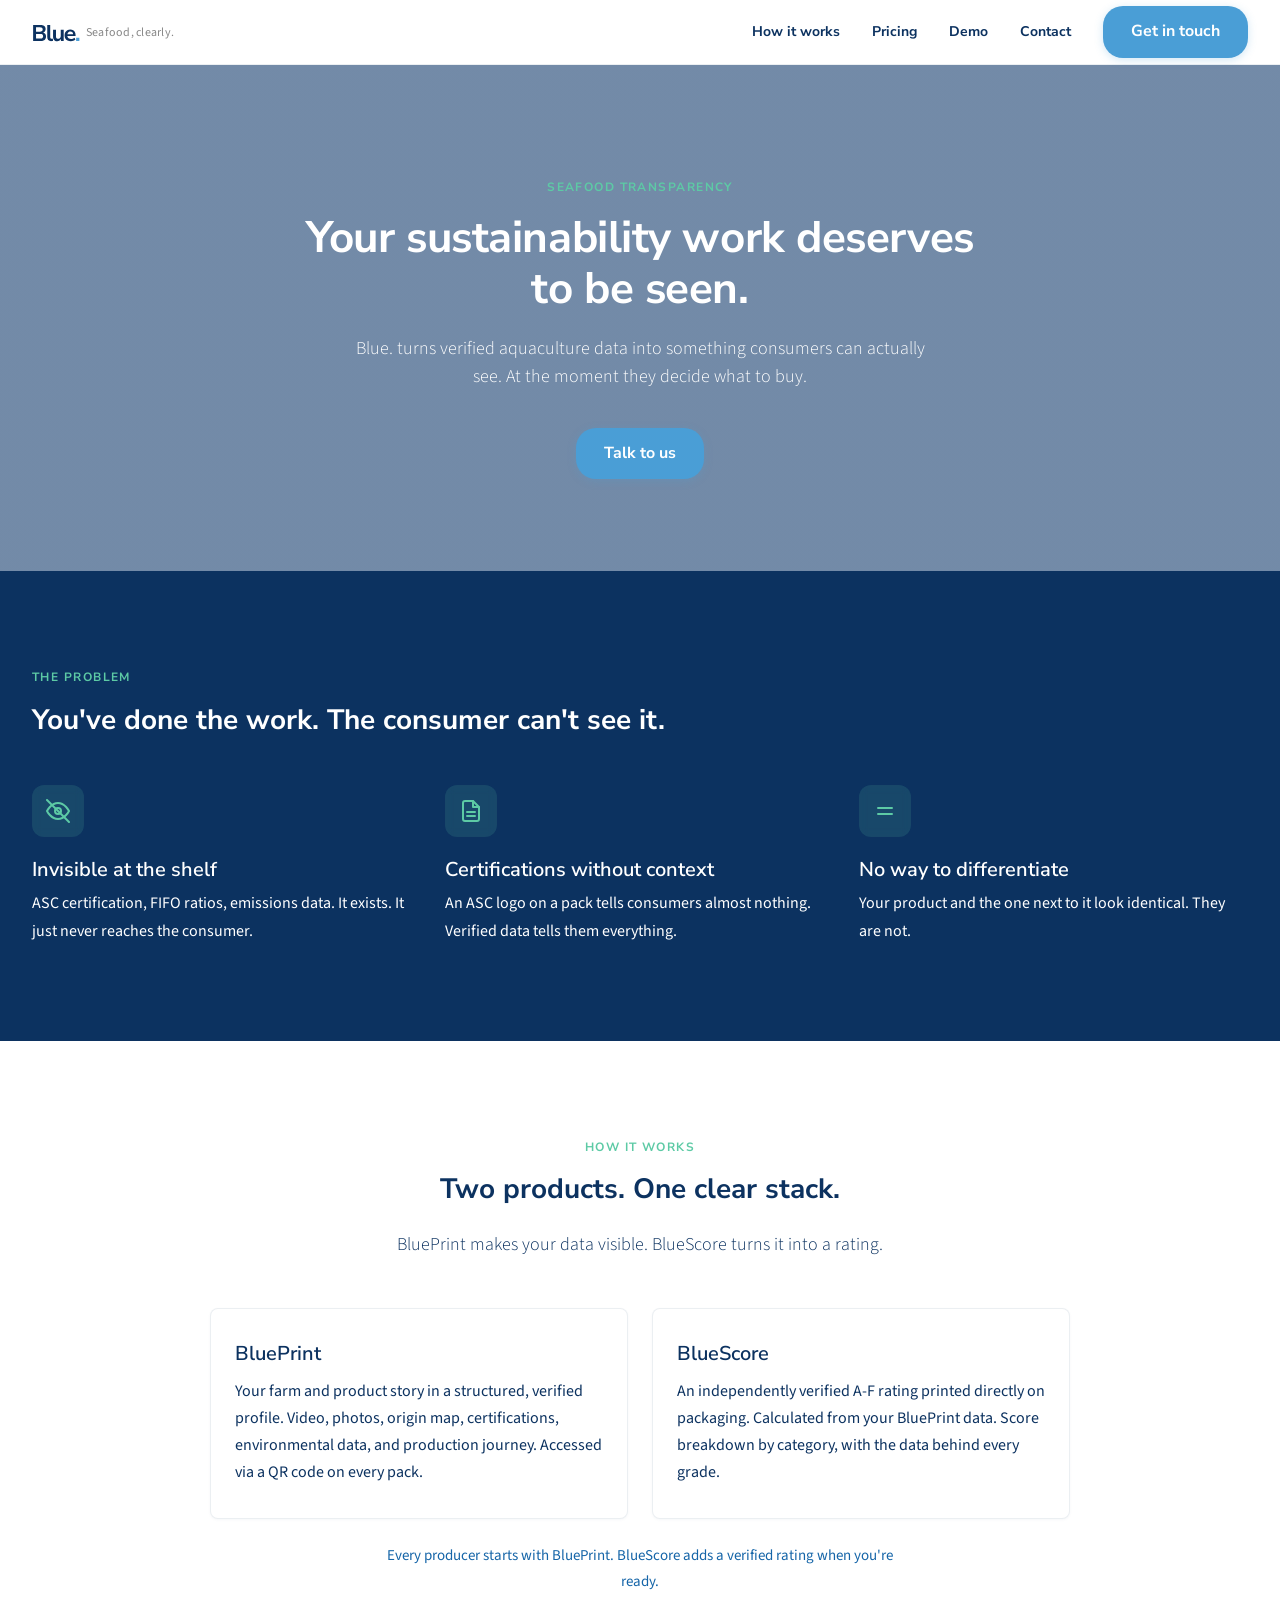
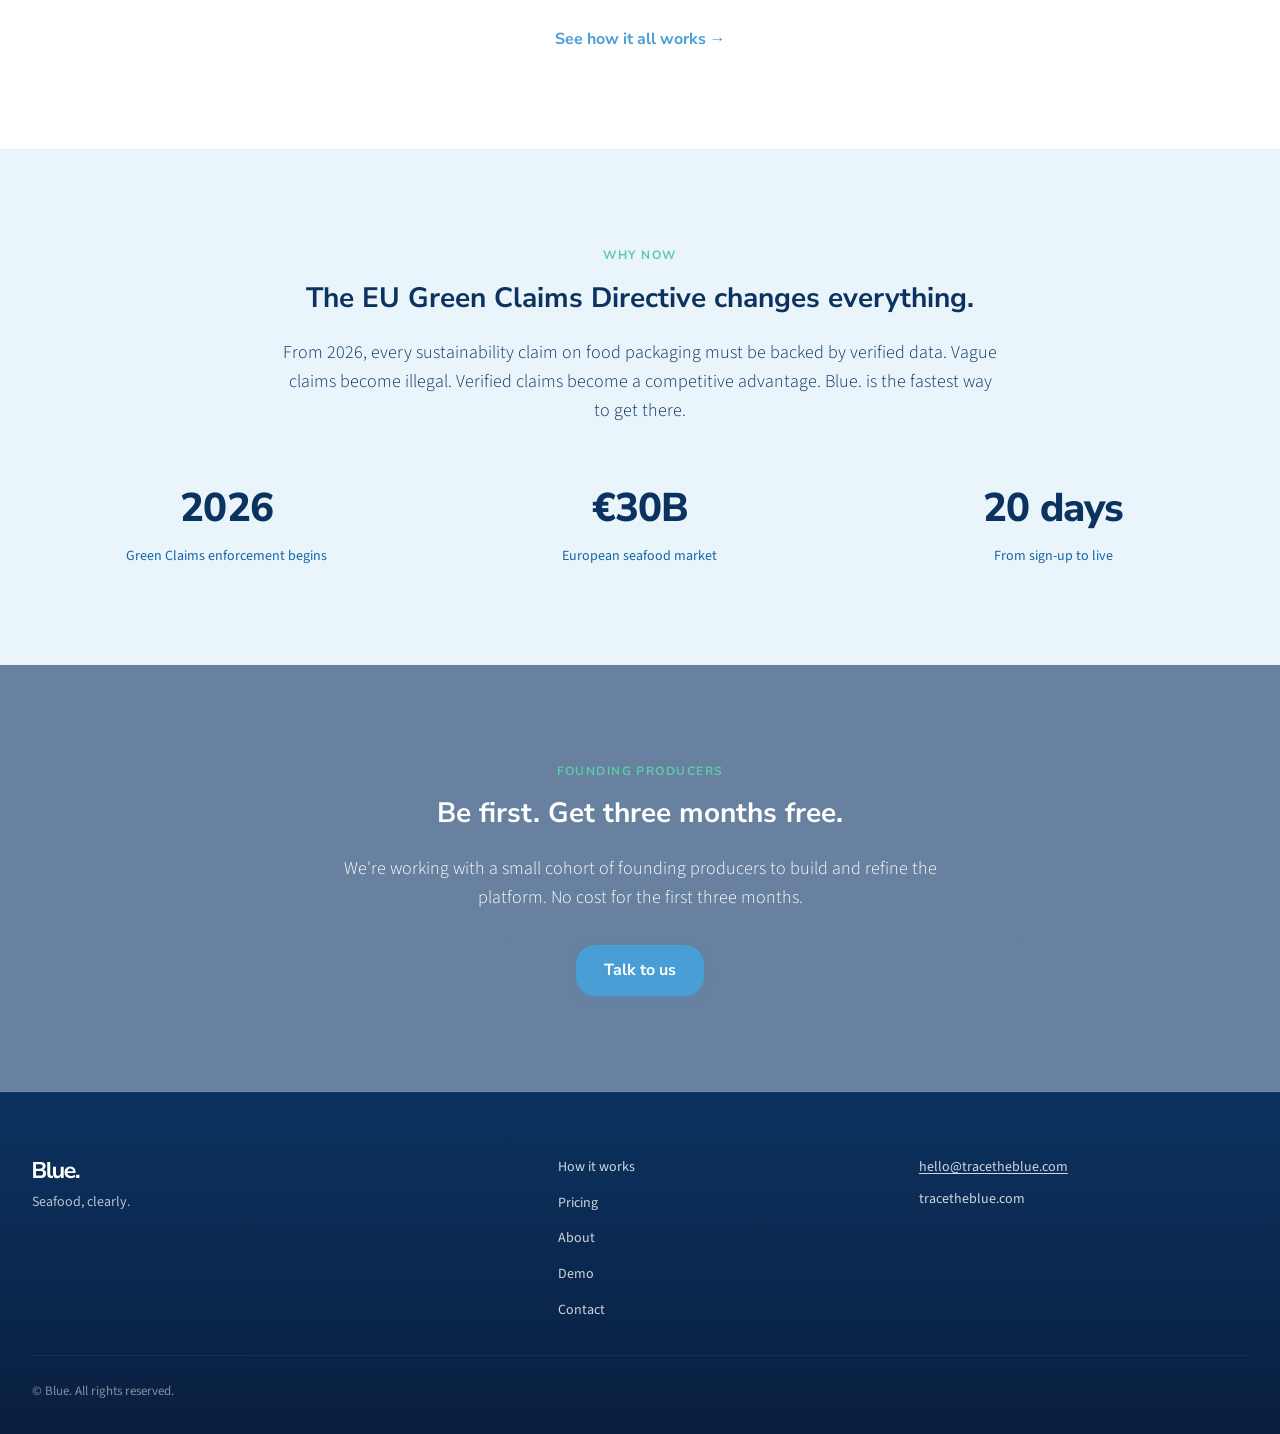
==== index.html @ ac5e4b78 "Replace text logo with SVG, smaller nav CTA, fix founding section - All logos now use Blue. SVG (nav" ====
<!DOCTYPE html>
<html lang="en">
<head>
  <meta charset="UTF-8">
  <meta name="viewport" content="width=device-width, initial-scale=1.0">
  <title>Blue. | Seafood Transparency Platform</title>
  <meta name="description" content="Blue. turns verified aquaculture data into something consumers can actually see, at the moment they decide what to buy.">
  <link rel="preconnect" href="https://fonts.googleapis.com">
  <link rel="preconnect" href="https://fonts.gstatic.com" crossorigin>
  <link href="https://fonts.googleapis.com/css2?family=Nunito+Sans:wght@400;600;700;800&family=Source+Sans+3:wght@300;400&display=swap" rel="stylesheet">
  <link rel="stylesheet" href="styles.css">
</head>
<body>

  <!-- Navigation -->
  <nav class="nav" role="navigation" aria-label="Main navigation">
    <div class="container">
      <div class="nav__inner">
        <a href="index.html" aria-label="Blue homepage">
          <img src="Blue. logo no tagline-website.svg" alt="Blue." class="logo-svg"><span class="logo-tagline">Seafood, clearly.</span>
        </a>
        <div class="nav__links">
          <a href="how-it-works.html" class="nav__link">How it works</a>
          <a href="pricing.html" class="nav__link">Pricing</a>
          <a href="demo.html" class="nav__link">Demo</a>
          <a href="contact.html" class="nav__link">Contact</a>
          <a href="contact.html" class="btn btn--primary nav__cta">Get in touch</a>
        </div>
        <button class="nav__toggle" aria-expanded="false" aria-controls="mobile-menu" aria-label="Toggle menu">
          <span class="nav__toggle-bar"></span>
        </button>
      </div>
    </div>
    <div class="nav__mobile" id="mobile-menu" role="menu">
      <a href="how-it-works.html" class="nav__link" role="menuitem">How it works</a>
      <a href="pricing.html" class="nav__link" role="menuitem">Pricing</a>
      <a href="demo.html" class="nav__link" role="menuitem">Demo</a>
      <a href="contact.html" class="nav__link" role="menuitem">Contact</a>
      <a href="contact.html" class="btn btn--primary" role="menuitem">Get in touch</a>
    </div>
  </nav>

  <main>
    <!-- Hero -->
    <section class="hero hero--image">
      <div class="container">
        <p class="eyebrow">Seafood Transparency</p>
        <h1>Your sustainability work deserves to be seen.</h1>
        <p class="lead">Blue. turns verified aquaculture data into something consumers can actually see. At the moment they decide what to buy.</p>
        <a href="contact.html" class="btn btn--primary">Talk to us</a>
      </div>
    </section>

    <!-- Problem Section -->
    <section class="section section--navy">
      <div class="container">
        <p class="eyebrow mb-16">The Problem</p>
        <h2 class="mb-48">You've done the work. The consumer can't see it.</h2>
        <div class="grid grid--3">
          <div>
            <div class="icon-placeholder">
              <svg viewBox="0 0 24 24" aria-hidden="true"><path d="M1 12s4-8 11-8 11 8 11 8-4 8-11 8S1 12 1 12z"/><circle cx="12" cy="12" r="3"/><line x1="1" y1="1" x2="23" y2="23"/></svg>
            </div>
            <h3 class="mb-8">Invisible at the shelf</h3>
            <p>ASC certification, FIFO ratios, emissions data. It exists. It just never reaches the consumer.</p>
          </div>
          <div>
            <div class="icon-placeholder">
              <svg viewBox="0 0 24 24" aria-hidden="true"><path d="M14 2H6a2 2 0 0 0-2 2v16a2 2 0 0 0 2 2h12a2 2 0 0 0 2-2V8z"/><polyline points="14 2 14 8 20 8"/><line x1="16" y1="13" x2="8" y2="13"/><line x1="16" y1="17" x2="8" y2="17"/></svg>
            </div>
            <h3 class="mb-8">Certifications without context</h3>
            <p>An ASC logo on a pack tells consumers almost nothing. Verified data tells them everything.</p>
          </div>
          <div>
            <div class="icon-placeholder">
              <svg viewBox="0 0 24 24" aria-hidden="true"><line x1="5" y1="9" x2="19" y2="9"/><line x1="5" y1="15" x2="19" y2="15"/></svg>
            </div>
            <h3 class="mb-8">No way to differentiate</h3>
            <p>Your product and the one next to it look identical. They are not.</p>
          </div>
        </div>
      </div>
    </section>

    <!-- Two Products Section -->
    <section class="section section--white">
      <div class="container">
        <div class="text-center mb-48">
          <p class="eyebrow mb-16">How It Works</p>
          <h2>Two products. One clear stack.</h2>
          <p class="lead mt-24" style="max-width: 640px; margin-left: auto; margin-right: auto;">BluePrint makes your data visible. BlueScore turns it into a rating.</p>
        </div>
        <div class="grid grid--2" style="max-width: 860px; margin: 0 auto;">
          <div class="card">
            <h3 class="mb-12">BluePrint</h3>
            <p>Your farm and product story in a structured, verified profile. Video, photos, origin map, certifications, environmental data, and production journey. Accessed via a QR code on every pack.</p>
          </div>
          <div class="card">
            <h3 class="mb-12">BlueScore</h3>
            <p>An independently verified A-F rating printed directly on packaging. Calculated from your BluePrint data. Score breakdown by category, with the data behind every grade.</p>
          </div>
        </div>
        <p class="text-center mt-24" style="max-width: 540px; margin-left: auto; margin-right: auto; font-size: 0.9375rem; color: #1565A8;">Every producer starts with BluePrint. BlueScore adds a verified rating when you're ready.</p>
        <div class="text-center mt-32">
          <a href="how-it-works.html" class="link-arrow">See how it all works →</a>
        </div>
      </div>
    </section>

    <!-- Regulatory Urgency -->
    <section class="section section--light">
      <div class="container">
        <div class="text-center">
          <p class="eyebrow mb-16">Why Now</p>
          <h2 class="mb-24">The EU Green Claims Directive changes everything.</h2>
          <p class="lead" style="max-width: 720px; margin-left: auto; margin-right: auto;">From 2026, every sustainability claim on food packaging must be backed by verified data. Vague claims become illegal. Verified claims become a competitive advantage. Blue. is the fastest way to get there.</p>
        </div>
        <div class="stat-row">
          <div class="stat">
            <span class="stat__number">2026</span>
            <span class="stat__label">Green Claims enforcement begins</span>
          </div>
          <div class="stat">
            <span class="stat__number">€30B</span>
            <span class="stat__label">European seafood market</span>
          </div>
          <div class="stat">
            <span class="stat__number">20 days</span>
            <span class="stat__label">From sign-up to live</span>
          </div>
        </div>
      </div>
    </section>

    <!-- Founding Producer CTA -->
    <section class="section section--navy-image">
      <div class="container text-center">
        <p class="eyebrow mb-16">Founding Producers</p>
        <h2 class="mb-24" style="color: #FFFFFF;">Be first. Get three months free.</h2>
        <p class="lead mb-32" style="max-width: 640px; margin-left: auto; margin-right: auto; color: #FFFFFF;">We're working with a small cohort of founding producers to build and refine the platform. No cost for the first three months.</p>
        <a href="contact.html" class="btn btn--primary">Talk to us</a>
      </div>
    </section>
  </main>

  <!-- Footer -->
  <footer class="footer">
    <div class="container">
      <div class="footer__inner">
        <div>
          <img src="Blue. logo no tagline-website.svg" alt="Blue." class="logo-svg">
          <p class="footer__tagline">Seafood, clearly.</p>
        </div>
        <div class="footer__links">
          <a href="how-it-works.html" class="footer__link">How it works</a>
          <a href="pricing.html" class="footer__link">Pricing</a>
          <a href="about.html" class="footer__link">About</a>
          <a href="demo.html" class="footer__link">Demo</a>
          <a href="contact.html" class="footer__link">Contact</a>
        </div>
        <div class="footer__contact">
          <p><a href="mailto:hello@tracetheblue.com">hello@tracetheblue.com</a></p>
          <p style="margin-top: 8px;">tracetheblue.com</p>
        </div>
      </div>
      <p class="footer__bottom">© Blue. All rights reserved.</p>
    </div>
  </footer>

  <script src="main.js"></script>
</body>
</html>
---- styles.css ----
/* ============================================
   Blue. — Marketing Site Styles
   ============================================ */

/* --- Reset & Base --- */
*, *::before, *::after {
  box-sizing: border-box;
  margin: 0;
  padding: 0;
}

html {
  font-size: 16px;
  -webkit-text-size-adjust: 100%;
  scroll-behavior: smooth;
}

body {
  font-family: 'Source Sans 3', 'Source Sans Pro', sans-serif;
  font-weight: 400;
  font-size: 1rem;
  line-height: 1.7;
  color: #0C3260;
  background-color: #F0F7FF;
  -webkit-font-smoothing: antialiased;
  -moz-osx-font-smoothing: grayscale;
}

img, svg {
  max-width: 100%;
  height: auto;
  display: block;
}

a {
  color: inherit;
  text-decoration: none;
}

ul, ol {
  list-style: none;
}

button, input, select, textarea {
  font-family: inherit;
  font-size: inherit;
  color: inherit;
  border: none;
  outline: none;
  background: none;
}

/* Focus visible for keyboard navigation */
:focus-visible {
  outline: 2px solid #4A9ED6;
  outline-offset: 2px;
  border-radius: 2px;
}

::selection {
  background-color: rgba(74, 158, 214, 0.2);
  color: #0C3260;
}

/* --- Typography --- */
.display {
  font-family: 'Nunito Sans', sans-serif;
  font-weight: 800;
  font-size: 2.5rem;
  line-height: 1.1;
}

h1, .h1 {
  font-family: 'Nunito Sans', sans-serif;
  font-weight: 700;
  font-size: 2rem;
  line-height: 1.15;
}

h2, .h2 {
  font-family: 'Nunito Sans', sans-serif;
  font-weight: 700;
  font-size: 1.5rem;
  line-height: 1.2;
}

h3, .h3 {
  font-family: 'Nunito Sans', sans-serif;
  font-weight: 600;
  font-size: 1.25rem;
  line-height: 1.25;
}

.lead {
  font-family: 'Source Sans 3', 'Source Sans Pro', sans-serif;
  font-weight: 300;
  font-size: 1.125rem;
  line-height: 1.6;
}

.eyebrow {
  font-family: 'Nunito Sans', sans-serif;
  font-weight: 700;
  font-size: 0.75rem;
  text-transform: uppercase;
  letter-spacing: 0.12em;
  color: #5DCAA5;
}

/* --- Layout --- */
.container {
  width: 100%;
  max-width: 1280px;
  margin: 0 auto;
  padding-left: 16px;
  padding-right: 16px;
}

.section {
  padding: 64px 0;
}

.section--navy {
  background-color: #0C3260;
  color: #FFFFFF;
}

.section--navy-image {
  background: linear-gradient(180deg, rgba(12, 50, 96, 0.6) 0%, rgba(12, 50, 96, 0.6) 100%),
    url('Hero-banners-website4.png') center center / cover no-repeat;
  color: #FFFFFF;
  background-size: cover;
  background-position: center center;
}

.section--navy-image .eyebrow {
  color: #5DCAA5;
}

.section--navy .eyebrow {
  color: #5DCAA5;
}

.section--light {
  background-color: #EAF4FB;
}

.section--white {
  background-color: #FFFFFF;
}

/* --- Grid --- */
.grid {
  display: grid;
  gap: 24px;
}

.grid--2 {
  grid-template-columns: 1fr;
}

.grid--3 {
  grid-template-columns: 1fr;
}

.grid--4 {
  grid-template-columns: 1fr;
}

.logo-svg {
  height: 24px;
  width: auto;
  display: inline-block;
  vertical-align: middle;
}

.footer .logo-svg {
  filter: brightness(0) invert(1);
}

.logo-tagline {
  font-family: 'Source Sans 3', sans-serif;
  font-weight: 400;
  font-size: 0.75rem;
  color: #888;
  margin-left: 6px;
  letter-spacing: 0.02em;
}

/* --- Navigation --- */
.nav {
  position: sticky;
  top: 0;
  z-index: 100;
  background-color: #FFFFFF;
  border-bottom: 1px solid rgba(12, 50, 96, 0.08);
  transition: box-shadow 0.2s ease;
}

.nav--scrolled {
  box-shadow: 0 4px 20px rgba(12, 50, 96, 0.06);
  border-bottom-color: transparent;
}

.nav__inner {
  display: flex;
  align-items: center;
  justify-content: space-between;
  height: 64px;
}

.nav__links {
  display: none;
  align-items: center;
  gap: 32px;
}

.nav__link {
  font-family: 'Nunito Sans', sans-serif;
  font-weight: 700;
  font-size: 0.875rem;
  color: #0C3260;
  transition: color 0.15s ease;
  position: relative;
}

.nav__link:hover,
.nav__link--active {
  color: #1565A8;
}

.nav__link--active::after {
  content: '';
  position: absolute;
  bottom: -4px;
  left: 0;
  right: 0;
  height: 2px;
  background-color: #4A9ED6;
  border-radius: 1px;
}

.nav__cta {
  display: none;
  font-size: 0.75rem;
  padding: 6px 16px;
}

/* Mobile menu toggle */
.nav__toggle {
  display: flex;
  align-items: center;
  justify-content: center;
  width: 40px;
  height: 40px;
  cursor: pointer;
  background: none;
  border: none;
}

.nav__toggle-bar {
  display: block;
  width: 22px;
  height: 2px;
  background-color: #0C3260;
  position: relative;
  transition: background-color 0.2s ease;
}

.nav__toggle-bar::before,
.nav__toggle-bar::after {
  content: '';
  position: absolute;
  left: 0;
  width: 22px;
  height: 2px;
  background-color: #0C3260;
  transition: transform 0.2s ease;
}

.nav__toggle-bar::before {
  top: -7px;
}

.nav__toggle-bar::after {
  top: 7px;
}

.nav__toggle[aria-expanded="true"] .nav__toggle-bar {
  background-color: transparent;
}

.nav__toggle[aria-expanded="true"] .nav__toggle-bar::before {
  top: 0;
  transform: rotate(45deg);
}

.nav__toggle[aria-expanded="true"] .nav__toggle-bar::after {
  top: 0;
  transform: rotate(-45deg);
}

/* Mobile menu */
.nav__mobile {
  display: none;
  flex-direction: column;
  padding: 16px;
  background-color: #FFFFFF;
  border-top: 1px solid rgba(12, 50, 96, 0.08);
}

.nav__mobile.is-open {
  display: flex;
}

.nav__mobile .nav__link {
  padding: 12px 0;
  font-size: 1rem;
  border-bottom: 1px solid rgba(12, 50, 96, 0.06);
}

.nav__mobile .btn {
  margin-top: 16px;
  text-align: center;
}

/* --- Buttons --- */
.btn {
  display: inline-block;
  font-family: 'Nunito Sans', sans-serif;
  font-weight: 700;
  font-size: 1rem;
  padding: 12px 28px;
  border-radius: 20px;
  cursor: pointer;
  transition: background-color 0.2s ease, color 0.2s ease, transform 0.15s ease, box-shadow 0.2s ease;
  text-align: center;
}

.btn--primary {
  background-color: #4A9ED6;
  color: #FFFFFF;
  box-shadow: 0 2px 8px rgba(74, 158, 214, 0.25);
}

.btn--primary:hover {
  background-color: #1565A8;
  transform: translateY(-1px);
  box-shadow: 0 4px 16px rgba(21, 101, 168, 0.3);
}

.btn--primary:active {
  transform: translateY(0);
  box-shadow: 0 1px 4px rgba(21, 101, 168, 0.2);
}

.btn--outline {
  background-color: transparent;
  color: #4A9ED6;
  border: 2px solid #4A9ED6;
}

.btn--outline:hover {
  background-color: #4A9ED6;
  color: #FFFFFF;
}

/* --- Cards --- */
.card {
  background-color: #FFFFFF;
  border-radius: 8px;
  padding: 32px 24px;
  border: 1px solid rgba(12, 50, 96, 0.08);
  box-shadow: 0 1px 3px rgba(12, 50, 96, 0.04);
  transition: box-shadow 0.2s ease, transform 0.2s ease;
}

.card:hover {
  box-shadow: 0 8px 24px rgba(12, 50, 96, 0.08);
  transform: translateY(-2px);
}

.card--highlight {
  border: 2px solid #4A9ED6;
  position: relative;
}

.card__badge {
  position: absolute;
  top: -12px;
  left: 50%;
  transform: translateX(-50%);
  background-color: #4A9ED6;
  color: #FFFFFF;
  font-family: 'Nunito Sans', sans-serif;
  font-weight: 700;
  font-size: 0.75rem;
  padding: 4px 16px;
  border-radius: 20px;
  white-space: nowrap;
}

/* --- Panel --- */
.panel {
  border-radius: 12px;
  padding: 48px 32px;
}

/* --- Hero --- */
.hero {
  padding: 80px 0 56px;
  text-align: center;
  background: linear-gradient(180deg, #FFFFFF 0%, #F0F7FF 100%);
}

.hero--image {
  background: linear-gradient(180deg, rgba(12, 50, 96, 0.55) 0%, rgba(12, 50, 96, 0.55) 100%),
    url('Hero-banners-website5 (1).png') center center / cover no-repeat;
  color: #FFFFFF;
}

.hero--image h1 {
  color: #FFFFFF;
}

.hero--image .lead {
  color: #FFFFFF;
}

.hero--image .eyebrow {
  color: #5DCAA5;
}

.hero--image-demo {
  background: linear-gradient(180deg, rgba(12, 50, 96, 0.55) 0%, rgba(12, 50, 96, 0.55) 100%),
    url('Hero-banners-website3 (1).png') center center / cover no-repeat;
  color: #FFFFFF;
}

.hero--image-demo h1 {
  color: #FFFFFF;
}

.hero--image-demo .lead {
  color: #FFFFFF;
}

.hero--image-demo .eyebrow {
  color: #5DCAA5;
}

.hero--image-pricing {
  background: linear-gradient(180deg, rgba(12, 50, 96, 0.55) 0%, rgba(12, 50, 96, 0.55) 100%),
    url('Hero-banners-website2 (1).png') center center / cover no-repeat;
  color: #FFFFFF;
}

.hero--image-pricing h1 {
  color: #FFFFFF;
}

.hero--image-pricing .lead {
  color: #FFFFFF;
}

.hero--image-pricing .eyebrow {
  color: #5DCAA5;
}

.hero--image-contact {
  background: linear-gradient(180deg, rgba(12, 50, 96, 0.55) 0%, rgba(12, 50, 96, 0.55) 100%),
    url('Hero-banners-website4.png') center center / cover no-repeat;
  color: #FFFFFF;
}

.hero--image-contact h1 {
  color: #FFFFFF;
}

.hero--image-contact .lead {
  color: #FFFFFF;
}

.hero--image-contact .eyebrow {
  color: #5DCAA5;
}

.hero--image-hiw {
  background: linear-gradient(180deg, rgba(12, 50, 96, 0.55) 0%, rgba(12, 50, 96, 0.55) 100%),
    url('Hero-banners-website1.png') center center / cover no-repeat;
  color: #FFFFFF;
}

.hero--image-hiw h1 {
  color: #FFFFFF;
}

.hero--image-hiw .lead {
  color: #FFFFFF;
}

.hero--image-hiw .eyebrow {
  color: #5DCAA5;
}

.hero .eyebrow {
  margin-bottom: 16px;
}

.hero h1 {
  margin-bottom: 20px;
  max-width: 720px;
  margin-left: auto;
  margin-right: auto;
}

.hero .lead {
  margin-bottom: 36px;
  max-width: 600px;
  margin-left: auto;
  margin-right: auto;
  color: #1565A8;
}

.hero[class*="--image"] .lead {
  color: #FFFFFF;
}

.hero[class*="--image"] h1 {
  color: #FFFFFF;
}

.hero[class*="--image"] .eyebrow {
  color: #5DCAA5;
}

.hero .btn {
  margin-bottom: 20px;
}

.hero__trust {
  font-size: 0.8125rem;
  color: #1565A8;
  opacity: 0.6;
  letter-spacing: 0.02em;
}

/* --- Icon placeholder --- */
.icon-placeholder {
  width: 52px;
  height: 52px;
  border-radius: 12px;
  background-color: rgba(93, 202, 165, 0.15);
  display: flex;
  align-items: center;
  justify-content: center;
  margin-bottom: 20px;
}

.icon-placeholder svg {
  width: 24px;
  height: 24px;
  stroke: #5DCAA5;
  fill: none;
  stroke-width: 2;
  stroke-linecap: round;
  stroke-linejoin: round;
}

.section--navy .icon-placeholder {
  background-color: rgba(93, 202, 165, 0.15);
  backdrop-filter: blur(4px);
}

/* --- Stat row --- */
.stat-row {
  display: grid;
  grid-template-columns: 1fr;
  gap: 24px;
  margin-top: 48px;
}

.stat {
  text-align: center;
}

.stat__number {
  font-family: 'Nunito Sans', sans-serif;
  font-weight: 800;
  font-size: 2rem;
  color: #0C3260;
  display: block;
  letter-spacing: -0.02em;
}

.stat__label {
  font-size: 0.875rem;
  color: #1565A8;
  margin-top: 6px;
  line-height: 1.4;
}

.section--light .stat__number {
  color: #0C3260;
}

/* --- Product Stack (How It Works) --- */
.product-stack {
  display: flex;
  flex-direction: column;
  gap: 0;
}

.product-block {
  background-color: #FFFFFF;
  border: 1px solid rgba(12, 50, 96, 0.08);
  border-radius: 12px;
  padding: 36px 28px;
  box-shadow: 0 1px 3px rgba(12, 50, 96, 0.04);
}

.product-block h3 {
  margin-bottom: 8px;
}

.product-block p {
  margin-bottom: 16px;
}

.product-block ul {
  list-style: none;
  padding: 0;
}

.product-block ul li {
  position: relative;
  padding-left: 20px;
  margin-bottom: 8px;
  font-size: 0.9375rem;
}

.product-block ul li::before {
  content: '';
  position: absolute;
  left: 0;
  top: 10px;
  width: 8px;
  height: 8px;
  border-radius: 50%;
  background-color: #5DCAA5;
}

.stack-arrow {
  display: flex;
  align-items: center;
  justify-content: center;
  padding: 12px 0;
  color: #1565A8;
}

.stack-arrow svg {
  width: 24px;
  height: 24px;
}

/* --- Data Layers --- */
.data-layer {
  background-color: #FFFFFF;
  border-radius: 8px;
  padding: 32px 24px;
  border: 1px solid rgba(12, 50, 96, 0.08);
  box-shadow: 0 1px 3px rgba(12, 50, 96, 0.04);
}

.data-layer h3 {
  margin-bottom: 16px;
}

.data-layer ul {
  list-style: none;
}

.data-layer ul li {
  position: relative;
  padding-left: 20px;
  margin-bottom: 8px;
  font-size: 0.9375rem;
}

.data-layer ul li::before {
  content: '';
  position: absolute;
  left: 0;
  top: 10px;
  width: 8px;
  height: 8px;
  border-radius: 50%;
  background-color: #5DCAA5;
}

/* --- Phone Mockups --- */
.mockup-row {
  display: grid;
  grid-template-columns: 1fr;
  gap: 24px;
}

.mockup {
  text-align: center;
}

.mockup__frame {
  width: 100%;
  max-width: 240px;
  height: 420px;
  background: linear-gradient(160deg, #0C3260 0%, #1565A8 100%);
  border-radius: 28px;
  margin: 0 auto 16px;
  display: flex;
  align-items: center;
  justify-content: center;
  color: #FFFFFF;
  font-family: 'Nunito Sans', sans-serif;
  font-weight: 700;
  font-size: 0.9375rem;
  padding: 24px;
  box-shadow: 0 12px 40px rgba(12, 50, 96, 0.15);
  position: relative;
  overflow: hidden;
}

.mockup__frame::before {
  content: '';
  position: absolute;
  top: 12px;
  left: 50%;
  transform: translateX(-50%);
  width: 40px;
  height: 4px;
  background-color: rgba(255, 255, 255, 0.2);
  border-radius: 2px;
}

.mockup__caption {
  font-size: 0.875rem;
  color: #1565A8;
  max-width: 240px;
  margin: 0 auto;
}

/* --- Timeline --- */
.timeline {
  display: flex;
  flex-direction: column;
  gap: 0;
  position: relative;
}

.timeline__step {
  display: flex;
  gap: 16px;
  padding-bottom: 32px;
  position: relative;
}

.timeline__marker {
  flex-shrink: 0;
  width: 36px;
  height: 36px;
  border-radius: 50%;
  background-color: #4A9ED6;
  color: #FFFFFF;
  font-family: 'Nunito Sans', sans-serif;
  font-weight: 700;
  font-size: 0.875rem;
  display: flex;
  align-items: center;
  justify-content: center;
  position: relative;
  z-index: 1;
  box-shadow: 0 2px 8px rgba(74, 158, 214, 0.3);
}

.timeline__step:not(:last-child) .timeline__marker::after {
  content: '';
  position: absolute;
  top: 32px;
  left: 50%;
  transform: translateX(-50%);
  width: 2px;
  height: calc(100% + 0px);
  background-color: rgba(74, 158, 214, 0.3);
}

.timeline__step:not(:last-child) {
  padding-bottom: 32px;
}

.timeline__content h3 {
  font-size: 1rem;
  margin-bottom: 4px;
}

.timeline__content p {
  font-size: 0.875rem;
  color: #1565A8;
}

/* --- Pricing Cards --- */
.pricing-grid {
  display: grid;
  grid-template-columns: 1fr;
  gap: 24px;
}

.pricing-card {
  background-color: #FFFFFF;
  border-radius: 8px;
  padding: 32px 24px;
  border: 1px solid rgba(12, 50, 96, 0.08);
  display: flex;
  flex-direction: column;
  box-shadow: 0 1px 3px rgba(12, 50, 96, 0.04);
  transition: box-shadow 0.2s ease, transform 0.2s ease;
}

.pricing-card:hover {
  box-shadow: 0 8px 24px rgba(12, 50, 96, 0.08);
  transform: translateY(-2px);
}

.pricing-card--highlight {
  border: 2px solid #4A9ED6;
  position: relative;
  box-shadow: 0 4px 20px rgba(74, 158, 214, 0.12);
}

.pricing-card--highlight:hover {
  box-shadow: 0 8px 32px rgba(74, 158, 214, 0.18);
}

.pricing-card__name {
  font-family: 'Nunito Sans', sans-serif;
  font-weight: 700;
  font-size: 1.25rem;
  margin-bottom: 8px;
}

.pricing-card__price {
  font-family: 'Nunito Sans', sans-serif;
  font-weight: 800;
  font-size: 2rem;
  margin-bottom: 4px;
}

.pricing-card__price span {
  font-size: 1rem;
  font-weight: 400;
}

.pricing-card__desc {
  font-size: 0.875rem;
  color: #1565A8;
  margin-bottom: 24px;
  font-style: italic;
}

.pricing-card__features {
  flex-grow: 1;
  margin-bottom: 24px;
}

.pricing-card__features li {
  padding: 8px 0;
  border-bottom: 1px solid rgba(12, 50, 96, 0.06);
  font-size: 0.9375rem;
  display: flex;
  justify-content: space-between;
  gap: 8px;
}

.pricing-card__features li span:last-child {
  font-weight: 600;
  text-align: right;
  flex-shrink: 0;
}

.pricing-card__annual {
  font-size: 0.8125rem;
  color: #1565A8;
  margin-top: 8px;
}

/* Horizontal scroll on mobile */
.pricing-scroll {
  display: flex;
  flex-direction: column;
  gap: 16px;
}

.pricing-scroll .pricing-card {
  min-width: auto;
  width: 100%;
}

/* --- Add-ons --- */
.addons {
  text-align: center;
  margin-top: 48px;
  padding: 24px;
  background-color: #FFFFFF;
  border-radius: 8px;
  border: 1px solid rgba(12, 50, 96, 0.08);
}

.addons p {
  font-size: 0.9375rem;
}

/* --- FAQ --- */
.faq {
  margin-top: 48px;
}

.faq__item {
  border-bottom: 1px solid rgba(12, 50, 96, 0.1);
  padding: 24px 0;
}

.faq__question {
  font-family: 'Nunito Sans', sans-serif;
  font-weight: 700;
  font-size: 1.0625rem;
  cursor: pointer;
  display: flex;
  align-items: center;
  justify-content: space-between;
  gap: 16px;
  width: 100%;
  text-align: left;
  transition: color 0.15s ease;
}

.faq__question:hover {
  color: #1565A8;
}

.faq__icon {
  flex-shrink: 0;
  width: 24px;
  height: 24px;
  transition: transform 0.2s ease;
}

.faq__item.is-open .faq__icon {
  transform: rotate(45deg);
}

.faq__answer {
  display: none;
  padding-top: 12px;
  font-size: 0.9375rem;
  line-height: 1.7;
}

.faq__item.is-open .faq__answer {
  display: block;
}

/* --- Contact Form --- */
.form-group {
  margin-bottom: 24px;
}

.form-group label {
  display: block;
  font-family: 'Nunito Sans', sans-serif;
  font-weight: 700;
  font-size: 0.875rem;
  margin-bottom: 8px;
  color: #0C3260;
}

.form-group input,
.form-group select,
.form-group textarea {
  width: 100%;
  padding: 12px 16px;
  border: 1px solid rgba(12, 50, 96, 0.2);
  border-radius: 4px;
  font-size: 1rem;
  color: #0C3260;
  background-color: #FFFFFF;
  transition: border-color 0.15s ease;
}

.form-group input:focus,
.form-group select:focus,
.form-group textarea:focus {
  border-color: #4A9ED6;
  box-shadow: 0 0 0 3px rgba(74, 158, 214, 0.15);
}

.form-group textarea {
  min-height: 120px;
  resize: vertical;
}

.form-group select {
  appearance: none;
  background-image: url("data:image/svg+xml,%3Csvg xmlns='http://www.w3.org/2000/svg' width='12' height='8' viewBox='0 0 12 8'%3E%3Cpath fill='%230C3260' d='M1.41 0L6 4.58 10.59 0 12 1.41l-6 6-6-6z'/%3E%3C/svg%3E");
  background-repeat: no-repeat;
  background-position: right 16px center;
  padding-right: 40px;
}

/* --- Contact Side Panel --- */
.contact-side {
  margin-top: 48px;
}

.contact-steps {
  margin-bottom: 32px;
}

.contact-steps h3 {
  margin-bottom: 16px;
}

.contact-step {
  display: flex;
  gap: 12px;
  margin-bottom: 16px;
}

.contact-step__num {
  flex-shrink: 0;
  width: 28px;
  height: 28px;
  border-radius: 50%;
  background-color: #5DCAA5;
  color: #FFFFFF;
  font-family: 'Nunito Sans', sans-serif;
  font-weight: 700;
  font-size: 0.8125rem;
  display: flex;
  align-items: center;
  justify-content: center;
}

.contact-step p {
  font-size: 0.9375rem;
}

.founding-box {
  background: linear-gradient(160deg, #0C3260 0%, #1565A8 100%);
  color: #FFFFFF;
  border-radius: 12px;
  padding: 32px 24px;
  box-shadow: 0 4px 16px rgba(12, 50, 96, 0.15);
}

.founding-box h3 {
  color: #FFFFFF;
  margin-bottom: 12px;
}

/* --- About page --- */
.about-content {
  max-width: 720px;
}

.about-content p {
  margin-bottom: 24px;
}

/* --- Footer --- */
.footer {
  background: linear-gradient(180deg, #0C3260 0%, #091F3F 100%);
  color: #FFFFFF;
  padding: 64px 0 32px;
}

.footer__inner {
  display: grid;
  grid-template-columns: 1fr;
  gap: 32px;
}

.footer .logo-word {
  color: #FFFFFF;
}

.footer__tagline {
  font-size: 0.875rem;
  opacity: 0.7;
  margin-top: 8px;
}

.footer__links {
  display: flex;
  flex-direction: column;
  gap: 12px;
}

.footer__link {
  font-size: 0.875rem;
  opacity: 0.8;
  transition: opacity 0.15s ease;
}

.footer__link:hover {
  opacity: 1;
}

.footer__contact {
  font-size: 0.875rem;
  opacity: 0.8;
}

.footer__contact a {
  text-decoration: underline;
  text-underline-offset: 2px;
}

.footer__bottom {
  margin-top: 32px;
  padding-top: 24px;
  border-top: 1px solid rgba(255, 255, 255, 0.1);
  font-size: 0.8125rem;
  opacity: 0.5;
}

/* --- Utility --- */
.text-center {
  text-align: center;
}

.mb-4 { margin-bottom: 4px; }
.mb-8 { margin-bottom: 8px; }
.mb-12 { margin-bottom: 12px; }
.mb-16 { margin-bottom: 16px; }
.mb-24 { margin-bottom: 24px; }
.mb-32 { margin-bottom: 32px; }
.mb-48 { margin-bottom: 48px; }
.mb-64 { margin-bottom: 64px; }

.mt-24 { margin-top: 24px; }
.mt-32 { margin-top: 32px; }
.mt-48 { margin-top: 48px; }

.link-arrow {
  font-family: 'Nunito Sans', sans-serif;
  font-weight: 700;
  color: #4A9ED6;
  font-size: 1rem;
  transition: color 0.15s ease, letter-spacing 0.15s ease;
}

.link-arrow:hover {
  color: #1565A8;
  letter-spacing: 0.01em;
}

/* --- Annual note --- */
.annual-note {
  text-align: center;
  margin-top: 32px;
  font-size: 0.9375rem;
  color: #1565A8;
}

/* --- Desktop (768px+) --- */
@media (min-width: 768px) {
  .container {
    padding-left: 32px;
    padding-right: 32px;
  }

  .section {
    padding: 96px 0;
  }

  h1, .h1 {
    font-size: 2.5rem;
  }

  h2, .h2 {
    font-size: 1.75rem;
  }

  .display {
    font-size: 3rem;
  }

  .hero {
    padding: 112px 0 72px;
  }

  .hero h1 {
    font-size: 2.75rem;
    letter-spacing: -0.01em;
  }

  .stat__number {
    font-size: 2.5rem;
  }

  /* Nav */
  .nav__links {
    display: flex;
  }

  .nav__cta {
    display: inline-block;
  }

  .nav__toggle {
    display: none;
  }

  .nav__mobile {
    display: none !important;
  }

  /* Grids */
  .grid--2 {
    grid-template-columns: 1fr 1fr;
  }

  .grid--3 {
    grid-template-columns: 1fr 1fr 1fr;
  }

  .grid--4 {
    grid-template-columns: 1fr 1fr 1fr 1fr;
  }

  /* Stat row */
  .stat-row {
    grid-template-columns: 1fr 1fr 1fr;
  }

  /* Mockups */
  .mockup-row {
    grid-template-columns: 1fr 1fr 1fr;
  }

  /* Timeline horizontal */
  .timeline {
    flex-direction: row;
    gap: 0;
  }

  .timeline__step {
    flex: 1;
    flex-direction: column;
    align-items: center;
    text-align: center;
    padding-bottom: 0;
  }

  .timeline__step:not(:last-child)::after {
    content: '';
    position: absolute;
    top: 18px;
    left: calc(50% + 18px);
    right: calc(-50% + 18px);
    height: 2px;
    background-color: rgba(74, 158, 214, 0.3);
  }

  .timeline__step:not(:last-child) .timeline__marker::after {
    display: none;
  }

  /* Pricing */
  .pricing-scroll {
    display: grid;
    grid-template-columns: repeat(3, 1fr);
    gap: 24px;
    overflow-x: visible;
    padding-bottom: 0;
    max-width: 960px;
    margin: 0 auto;
  }

  .pricing-scroll .pricing-card {
    min-width: auto;
  }

  /* Contact layout */
  .contact-layout {
    display: grid;
    grid-template-columns: 1.2fr 0.8fr;
    gap: 64px;
    align-items: start;
  }

  .contact-side {
    margin-top: 0;
  }

  /* Footer */
  .footer__inner {
    grid-template-columns: 1.5fr 1fr 1fr;
  }

  /* Mockups — 2 column when constrained */
  .mockup-row {
    grid-template-columns: 1fr 1fr;
  }
}

/* ============================================
   Phone Mockups — Consumer Scan Experience
   ============================================ */

/* Flow columns */
.flows {
  display: grid;
  grid-template-columns: 1fr;
  gap: 48px;
  max-width: 960px;
  margin: 0 auto;
}

.flow-label {
  text-align: center;
  margin-bottom: 24px;
}

.flow-label .flow-name {
  font-family: 'Nunito Sans', sans-serif;
  font-weight: 700;
  font-size: 0.8125rem;
  color: #0C3260;
  letter-spacing: 0.06em;
  text-transform: uppercase;
}

.flow-label .flow-desc {
  font-size: 0.8125rem;
  color: #888;
  margin-top: 4px;
}

.flow-badge {
  display: inline-block;
  font-family: 'Nunito Sans', sans-serif;
  font-size: 0.625rem;
  font-weight: 700;
  padding: 4px 12px;
  border-radius: 20px;
  margin-top: 8px;
  text-transform: uppercase;
  letter-spacing: 0.06em;
}

.badge-starter { background: #EAF4FB; color: #1565A8; }
.badge-growth { background: #E1F5EE; color: #0F6E56; }
.badge-scale { background: #E8F0FB; color: #0C3260; }

/* Phone scroll row */
.phone-row {
  display: flex;
  flex-direction: column;
  align-items: center;
  gap: 24px;
}

/* Each phone column */
.phone-col {
  width: 100%;
  max-width: 300px;
}

/* Phone frame */
.phone {
  background: #111318;
  border-radius: 28px;
  padding: 10px;
  box-shadow: 0 8px 32px rgba(0,0,0,0.18), 0 2px 8px rgba(0,0,0,0.12);
}

.phone-notch {
  width: 60px;
  height: 6px;
  background: #222;
  border-radius: 3px;
  margin: 0 auto 8px;
}

.phone-screen {
  background: #F0F7FF;
  border-radius: 20px;
  overflow: hidden;
  height: 500px;
  display: flex;
  flex-direction: column;
}

.phone-screen .screen-body {
  flex: 1;
  overflow-y: auto;
}

.phone-screen .screen-source {
  margin-top: auto;
  flex-shrink: 0;
}

.phone-label {
  text-align: center;
  font-family: 'Nunito Sans', sans-serif;
  font-size: 0.6875rem;
  font-weight: 700;
  color: #888;
  text-transform: uppercase;
  letter-spacing: 0.08em;
  margin-top: 8px;
}

/* Screen nav */
.screen-nav {
  background: #FFFFFF;
  padding: 10px 14px;
  display: flex;
  align-items: center;
  justify-content: space-between;
  border-bottom: 1px solid #C8DFF0;
}

.screen-nav .nav-logo {
  font-family: 'Nunito Sans', sans-serif;
  font-weight: 800;
  font-size: 13px;
  color: #0C3260;
}

.screen-nav .nav-logo span { color: #4A9ED6; }

.screen-nav .nav-back {
  font-size: 10px;
  color: #1565A8;
}

/* Screen hero */
.screen-hero {
  padding: 14px;
  position: relative;
}

.screen-hero .hero-eyebrow {
  font-family: 'Nunito Sans', sans-serif;
  font-size: 9px;
  font-weight: 700;
  letter-spacing: 0.1em;
  text-transform: uppercase;
  color: #5DCAA5;
  margin-bottom: 4px;
}

.screen-hero .hero-title {
  font-family: 'Nunito Sans', sans-serif;
  font-weight: 800;
  font-size: 15px;
  color: #FFFFFF;
  line-height: 1.2;
}

.screen-hero .hero-sub {
  font-size: 10px;
  color: rgba(255,255,255,0.6);
  margin-top: 3px;
}

.verified-pill {
  display: inline-flex;
  align-items: center;
  gap: 4px;
  background: rgba(255,255,255,0.15);
  border: 1px solid rgba(255,255,255,0.25);
  border-radius: 20px;
  padding: 3px 8px;
  font-size: 9px;
  color: #FFFFFF;
  margin-top: 8px;
}

.verified-dot {
  width: 5px;
  height: 5px;
  border-radius: 50%;
  background: #5DCAA5;
}

/* Screen body */
.screen-body {
  padding: 12px 14px;
}

/* Data cards */
.data-row {
  display: grid;
  grid-template-columns: 1fr 1fr;
  gap: 6px;
  margin-bottom: 8px;
}

.data-card {
  background: #FFFFFF;
  border-radius: 8px;
  padding: 8px 10px;
  border: 0.5px solid #C8DFF0;
}

.data-card .dc-label {
  font-family: 'Nunito Sans', sans-serif;
  font-size: 8px;
  font-weight: 700;
  letter-spacing: 0.06em;
  text-transform: uppercase;
  color: #5DCAA5;
  margin-bottom: 2px;
}

.data-card .dc-value {
  font-family: 'Nunito Sans', sans-serif;
  font-weight: 700;
  font-size: 13px;
  color: #0C3260;
  line-height: 1;
}

.data-card .dc-sub {
  font-size: 9px;
  color: #888;
  margin-top: 2px;
}

/* Section heading in phone */
.screen-section-heading {
  font-family: 'Nunito Sans', sans-serif;
  font-weight: 700;
  font-size: 11px;
  color: #0C3260;
  margin-bottom: 6px;
}

/* Cert pills */
.cert-row {
  display: flex;
  flex-wrap: wrap;
  gap: 4px;
  margin-bottom: 8px;
}

.cert-pill {
  background: #EAF4FB;
  border: 0.5px solid #C8DFF0;
  border-radius: 20px;
  padding: 3px 8px;
  font-size: 9px;
  color: #1565A8;
  font-weight: 600;
}

/* Journey dots */
.journey {
  display: flex;
  align-items: flex-start;
  margin-bottom: 8px;
}

.journey-step {
  display: flex;
  flex-direction: column;
  align-items: center;
  flex: 1;
  position: relative;
}

.journey-step:not(:last-child)::after {
  content: '';
  position: absolute;
  top: 5px;
  left: 50%;
  width: 100%;
  height: 1px;
  background: #C8DFF0;
}

.journey-dot {
  width: 10px;
  height: 10px;
  border-radius: 50%;
  background: #4A9ED6;
  border: 2px solid #FFFFFF;
  position: relative;
  z-index: 1;
  margin-bottom: 3px;
}

.journey-dot.past { background: #5DCAA5; }

.journey-label {
  font-size: 8px;
  color: #888;
  text-align: center;
  line-height: 1.2;
}

/* Farm section in phone */
.farm-section {
  background: #FFFFFF;
  border-radius: 8px;
  overflow: hidden;
  margin-bottom: 8px;
  border: 0.5px solid #C8DFF0;
}

.farm-img-placeholder {
  height: 52px;
  background: linear-gradient(135deg, #0C4A3A, #5DCAA5);
  display: flex;
  align-items: center;
  justify-content: center;
}

.farm-img-label {
  font-size: 8px;
  color: rgba(255,255,255,0.6);
  font-style: italic;
}

.farm-body {
  padding: 8px 10px;
}

.farm-body .farm-name {
  font-family: 'Nunito Sans', sans-serif;
  font-weight: 700;
  font-size: 10px;
  color: #0C3260;
}

.farm-body .farm-location {
  font-size: 9px;
  color: #888;
  margin-top: 1px;
}

.farm-body .farm-quote {
  font-size: 9px;
  color: #1A1A2E;
  font-style: italic;
  margin-top: 5px;
  line-height: 1.4;
  border-left: 2px solid #5DCAA5;
  padding-left: 6px;
}

/* Map placeholder */
.map-placeholder {
  height: 80px;
  background: linear-gradient(160deg, #B8D4E8 0%, #D4E8F5 100%);
  border-radius: 8px;
  border: 0.5px solid #C8DFF0;
  display: flex;
  align-items: center;
  justify-content: center;
  margin-bottom: 8px;
  position: relative;
  overflow: hidden;
}

.map-pin {
  width: 10px;
  height: 10px;
  background: #4A9ED6;
  border-radius: 50% 50% 50% 0;
  transform: rotate(-45deg);
  box-shadow: 0 2px 4px rgba(0,0,0,0.2);
}

.map-label {
  position: absolute;
  bottom: 6px;
  left: 50%;
  transform: translateX(-50%);
  font-size: 8px;
  color: #1565A8;
  background: rgba(255,255,255,0.8);
  padding: 2px 6px;
  border-radius: 10px;
  white-space: nowrap;
}

/* Score badge in screen */
.score-badge-screen {
  display: flex;
  align-items: center;
  gap: 10px;
  background: #FFFFFF;
  border-radius: 10px;
  padding: 10px 12px;
  border: 0.5px solid #C8DFF0;
  margin-bottom: 8px;
}

.score-letter-sm {
  width: 36px;
  height: 36px;
  border-radius: 8px;
  display: flex;
  align-items: center;
  justify-content: center;
  font-family: 'Nunito Sans', sans-serif;
  font-weight: 800;
  font-size: 20px;
  color: #FFFFFF;
  flex-shrink: 0;
}

.score-info .score-label {
  font-family: 'Nunito Sans', sans-serif;
  font-weight: 700;
  font-size: 11px;
  color: #0C3260;
}

.score-info .score-sub {
  font-size: 9px;
  color: #888;
  margin-top: 1px;
}

/* Score category bars */
.score-cats {
  display: flex;
  flex-direction: column;
  gap: 5px;
  margin-bottom: 8px;
}

.score-cat {
  display: flex;
  align-items: center;
  gap: 6px;
}

.score-cat .cat-label {
  font-size: 8px;
  color: #1A1A2E;
  width: 52px;
  flex-shrink: 0;
}

.score-cat .cat-bar {
  flex: 1;
  height: 5px;
  background: #C8DFF0;
  border-radius: 3px;
  overflow: hidden;
}

.score-cat .cat-fill {
  height: 100%;
  border-radius: 3px;
}

.score-cat .cat-grade {
  font-family: 'Nunito Sans', sans-serif;
  font-weight: 700;
  font-size: 8px;
  width: 10px;
  text-align: center;
}

/* Score breakdown cards */
.sb-card {
  background: #FFFFFF;
  border-radius: 7px;
  padding: 7px 10px;
  border: 0.5px solid #C8DFF0;
  display: flex;
  align-items: center;
  gap: 8px;
  margin-bottom: 5px;
}

.sb-grade {
  width: 20px;
  height: 20px;
  border-radius: 5px;
  display: flex;
  align-items: center;
  justify-content: center;
  font-family: 'Nunito Sans', sans-serif;
  font-weight: 800;
  font-size: 11px;
  color: #FFFFFF;
  flex-shrink: 0;
}

.sb-info { flex: 1; }

.sb-label {
  font-size: 9px;
  font-weight: 600;
  color: #0C3260;
  font-family: 'Nunito Sans', sans-serif;
}

.sb-sub {
  font-size: 8px;
  color: #888;
}

.sb-pct {
  font-size: 8px;
  color: #888;
  font-weight: 600;
}

/* A-F scale */
.af-scale {
  display: flex;
  gap: 3px;
  margin-bottom: 8px;
}

.af-item {
  flex: 1;
  border-radius: 4px;
  padding: 4px 2px;
  text-align: center;
  font-family: 'Nunito Sans', sans-serif;
  font-weight: 800;
  font-size: 10px;
  color: #FFFFFF;
  opacity: 0.4;
}

.af-item.active {
  opacity: 1;
  transform: scaleY(1.15);
  transform-origin: bottom;
}

/* Screen CTA */
.screen-cta-btn {
  background: #4A9ED6;
  color: #FFFFFF;
  border-radius: 20px;
  padding: 7px 14px;
  font-family: 'Nunito Sans', sans-serif;
  font-weight: 700;
  font-size: 10px;
  text-align: center;
  margin-bottom: 6px;
}

/* Source line */
.screen-source {
  font-size: 8px;
  color: #888;
  text-align: center;
  padding: 6px 0 8px;
  border-top: 0.5px solid #C8DFF0;
  margin-top: 6px;
}

/* Score colour vars */
.score-a { background: #4A9ED6; }
.score-b { background: #2E9E72; }
.score-c { background: #C49B00; }
.score-d { background: #C4521A; }
.score-f { background: #A02020; }

/* Not rated pill */
.not-rated-pill {
  display: inline-flex;
  align-items: center;
  gap: 4px;
  background: #EAF4FB;
  border: 0.5px solid #C8DFF0;
  border-radius: 20px;
  padding: 4px 10px;
  font-size: 9px;
  color: #1565A8;
  font-weight: 600;
  margin-bottom: 8px;
}

/* FIFO section */
.fifo-section {
  background: #FFFFFF;
  border-radius: 8px;
  padding: 8px 10px;
  border: 0.5px solid #C8DFF0;
  margin-bottom: 8px;
}

.fifo-bar-track {
  background: #C8DFF0;
  border-radius: 4px;
  height: 6px;
  margin: 5px 0 3px;
  position: relative;
  overflow: hidden;
}

.fifo-bar-fill {
  position: absolute;
  left: 0;
  top: 0;
  bottom: 0;
  background: #5DCAA5;
  border-radius: 4px;
}

.fifo-labels {
  display: flex;
  justify-content: space-between;
  font-size: 7px;
  color: #888;
}

/* Score status bar */
.score-status-bar {
  padding: 5px 14px;
  text-align: center;
  font-family: 'Nunito Sans', sans-serif;
  font-size: 9px;
  font-weight: 700;
  color: #FFFFFF;
}

/* Progress bar in phone */
.phone-progress-bar {
  background: #C8DFF0;
  border-radius: 4px;
  height: 5px;
  margin-bottom: 6px;
  overflow: hidden;
}

.phone-progress-fill {
  height: 100%;
  border-radius: 4px;
  background: #4A9ED6;
}

@media (min-width: 768px) {
  .flows {
    grid-template-columns: 1fr;
    gap: 48px;
  }

  .phone-row {
    flex-direction: row;
    align-items: flex-start;
    justify-content: center;
  }

  .phone-col {
    width: 260px;
    max-width: 260px;
  }
}
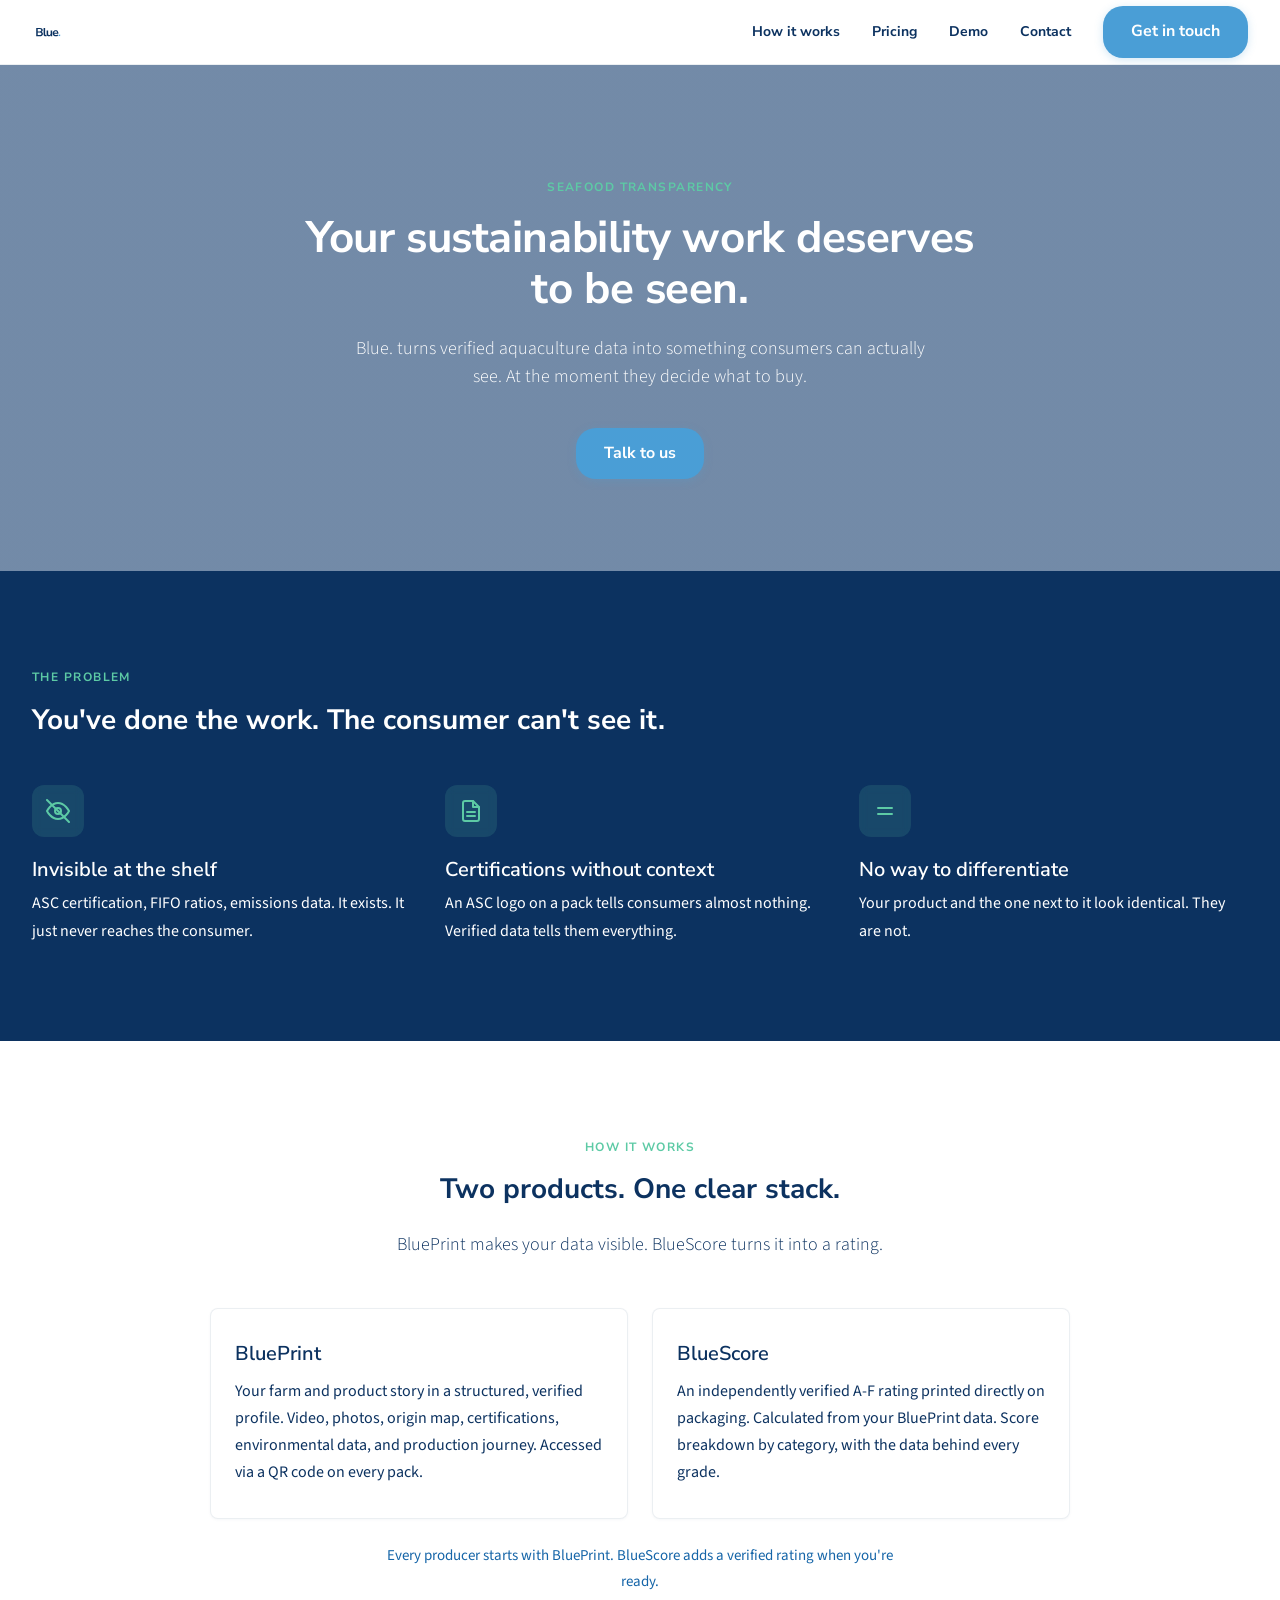
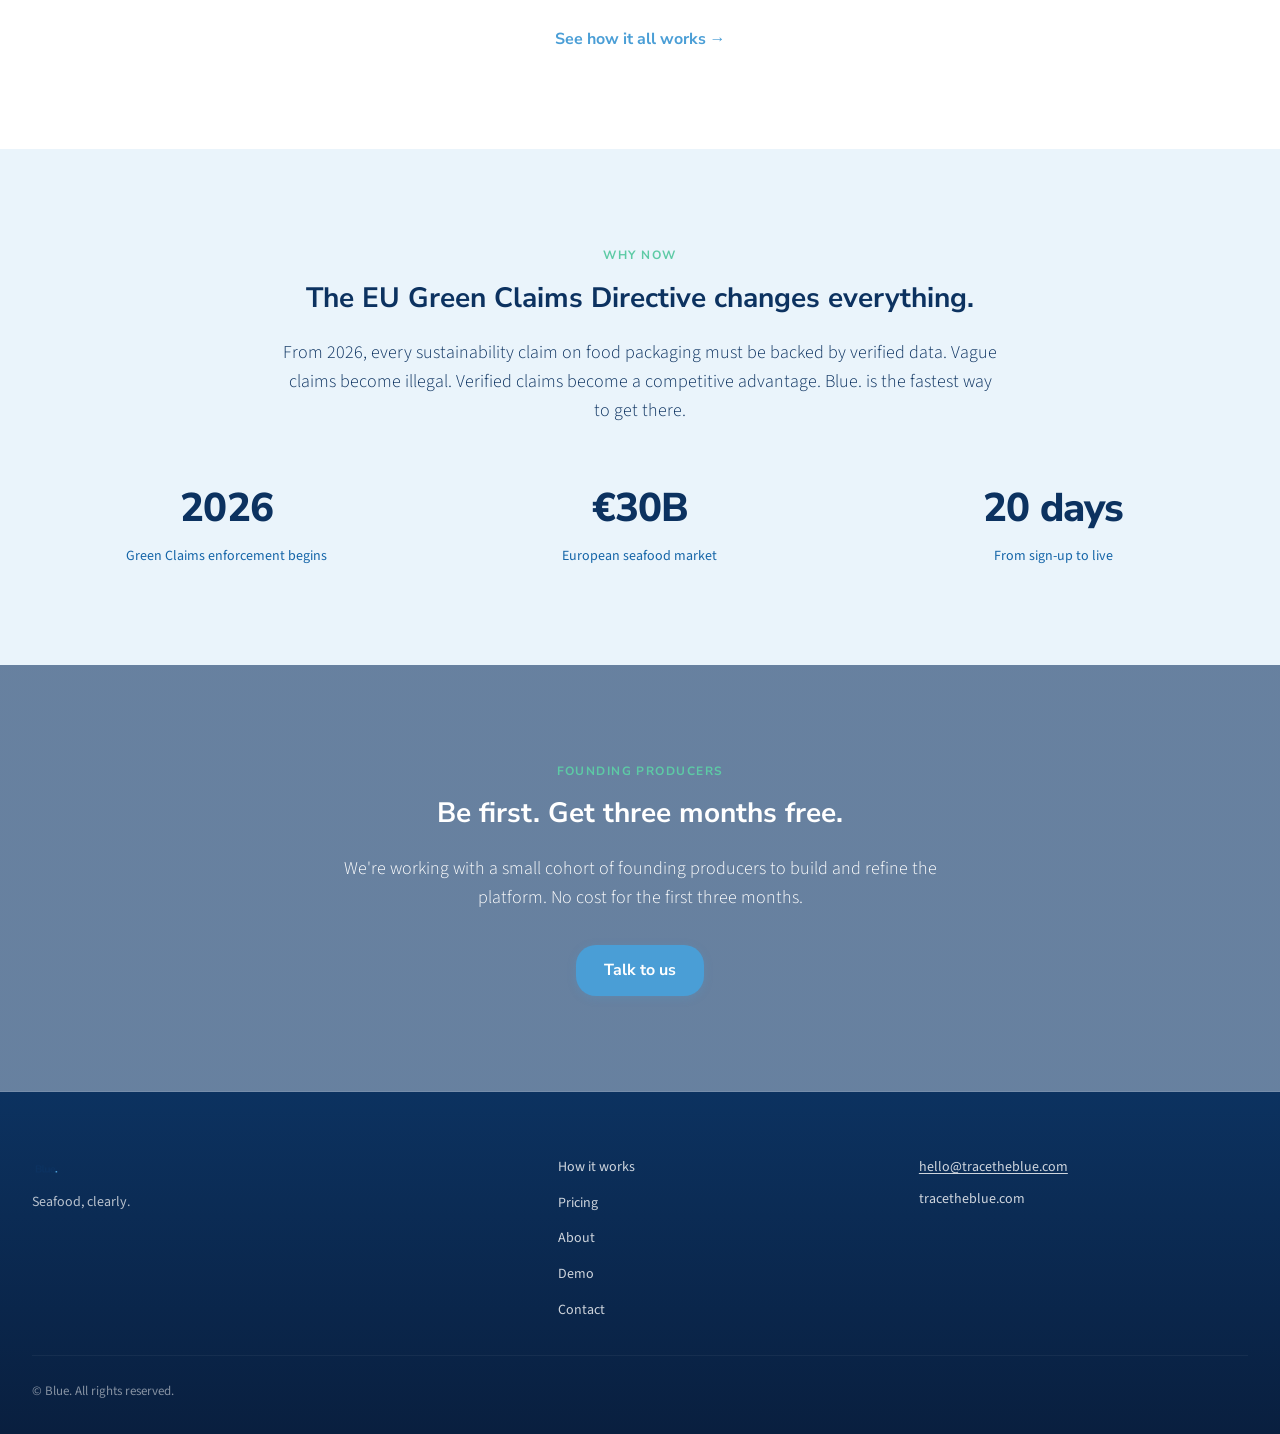
==== commit 948e17b3: "Use separate SVG logos for nav and footer - Nav: Bluelogo svg nav bar.svg (includes tagline) - Foote" ====
--- a/index.html
+++ b/index.html
@@ -17,7 +17,7 @@
     <div class="container">
       <div class="nav__inner">
         <a href="index.html" aria-label="Blue homepage">
-          <img src="Blue. logo no tagline-website.svg" alt="Blue." class="logo-svg"><span class="logo-tagline">Seafood, clearly.</span>
+          <img src="Bluelogo svg nav bar.svg" alt="Blue." class="logo-svg">
         </a>
         <div class="nav__links">
           <a href="how-it-works.html" class="nav__link">How it works</a>
@@ -148,7 +148,7 @@
     <div class="container">
       <div class="footer__inner">
         <div>
-          <img src="Blue. logo no tagline-website.svg" alt="Blue." class="logo-svg">
+          <img src="Blue logo svg footer.svg" alt="Blue." class="logo-svg logo-svg--footer">
           <p class="footer__tagline">Seafood, clearly.</p>
         </div>
         <div class="footer__links">
--- a/styles.css
+++ b/styles.css
@@ -168,14 +168,14 @@
 }
 
 .logo-svg {
-  height: 24px;
+  height: 22px;
   width: auto;
   display: inline-block;
   vertical-align: middle;
 }
 
-.footer .logo-svg {
-  filter: brightness(0) invert(1);
+.logo-svg--footer {
+  height: 20px;
 }
 
 .logo-tagline {
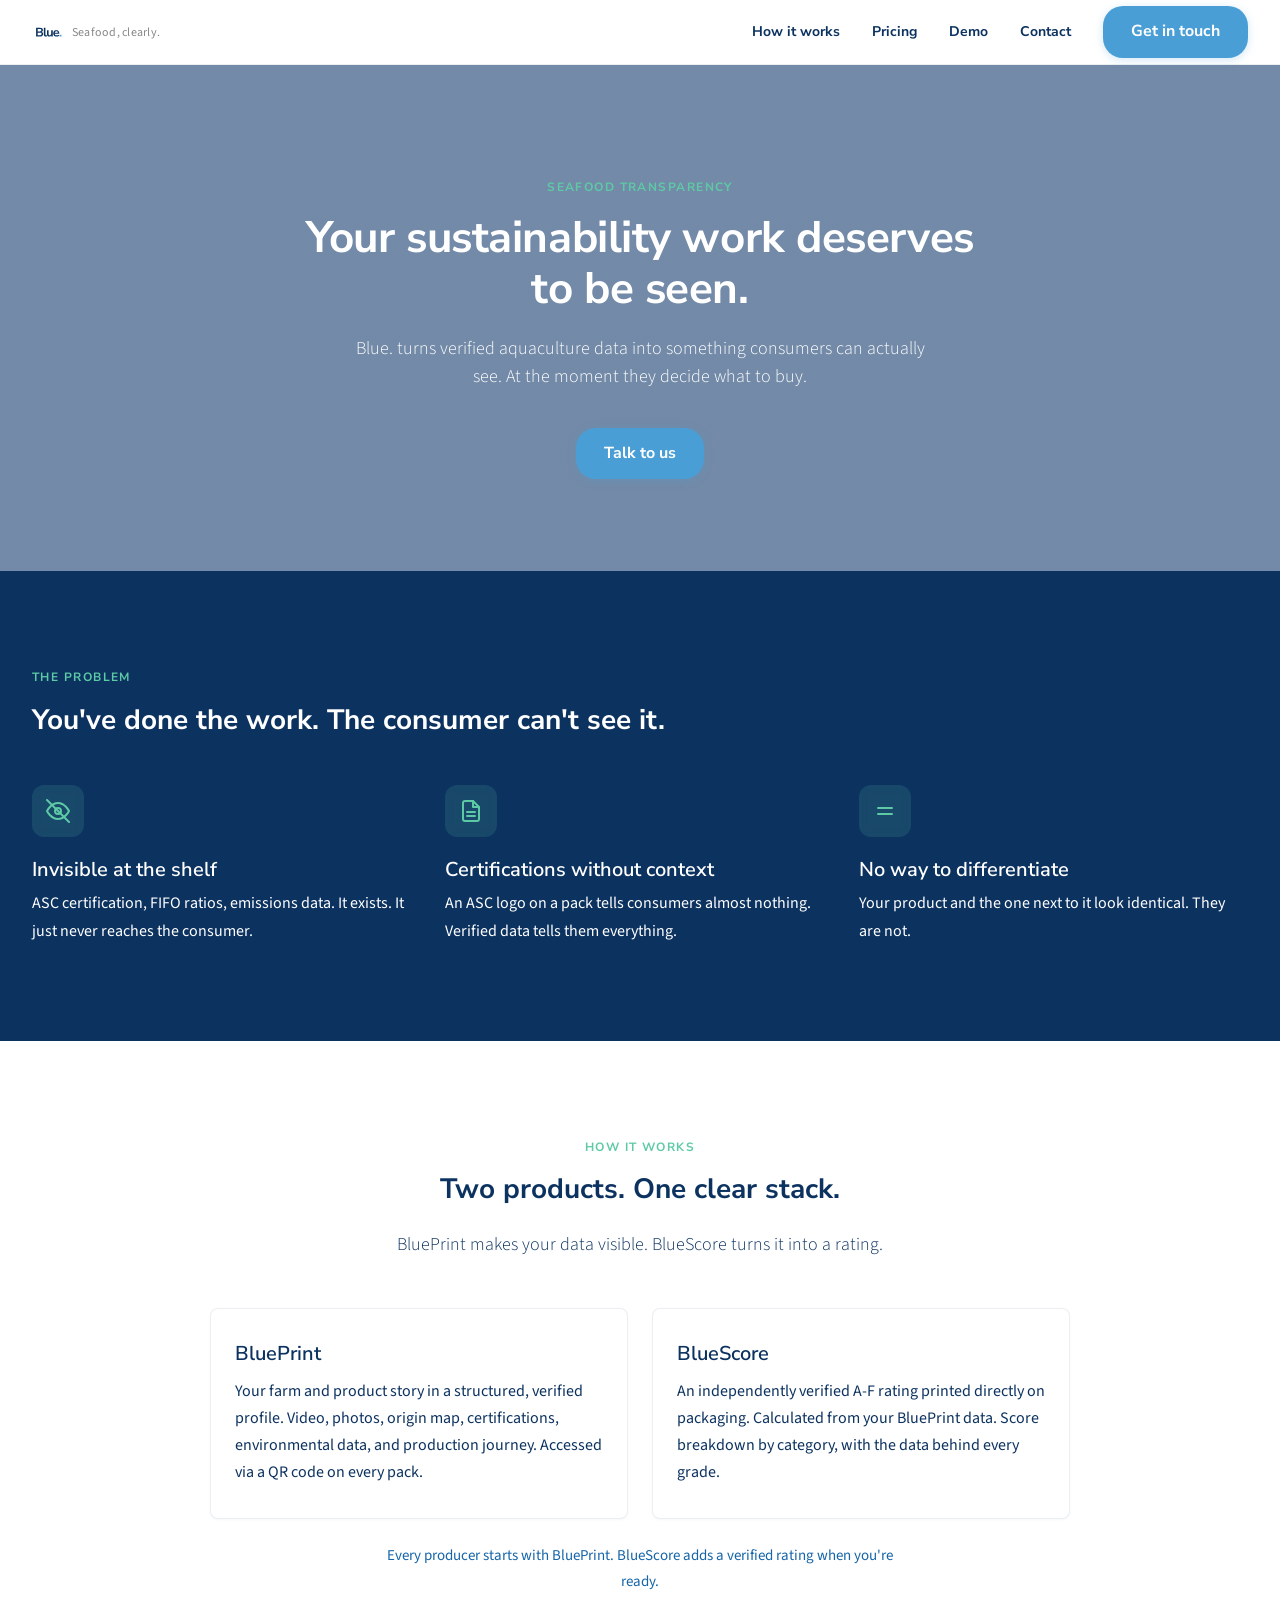
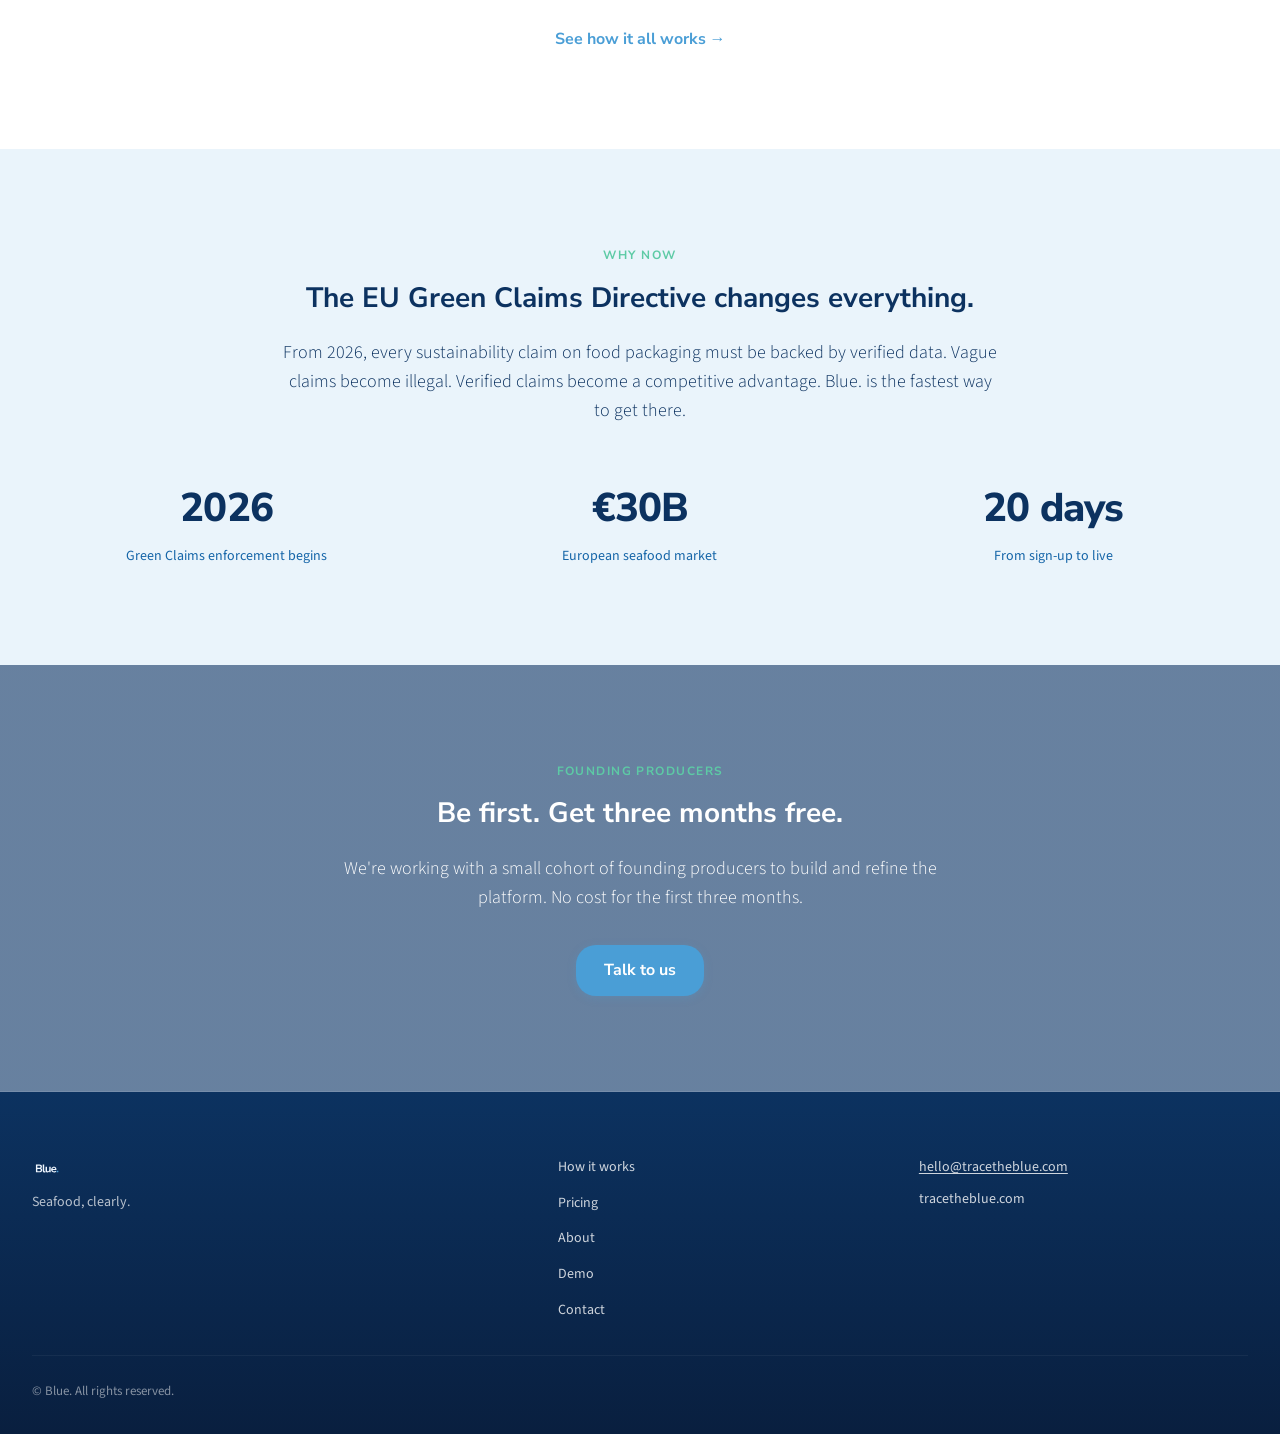
==== commit 3dffe28d: "Switch to new logo SVGs, re-add tagline text in nav - Nav: Blue_logo_notagline_navbar.svg + "Seafood" ====
--- a/index.html
+++ b/index.html
@@ -17,7 +17,7 @@
     <div class="container">
       <div class="nav__inner">
         <a href="index.html" aria-label="Blue homepage">
-          <img src="Bluelogo svg nav bar.svg" alt="Blue." class="logo-svg">
+          <img src="Blue_logo_notagline_navbar.svg" alt="Blue." class="logo-svg"><span class="logo-tagline">Seafood, clearly.</span>
         </a>
         <div class="nav__links">
           <a href="how-it-works.html" class="nav__link">How it works</a>
@@ -148,7 +148,7 @@
     <div class="container">
       <div class="footer__inner">
         <div>
-          <img src="Blue logo svg footer.svg" alt="Blue." class="logo-svg logo-svg--footer">
+          <img src="Blue_logo_light_footer.svg" alt="Blue." class="logo-svg logo-svg--footer">
           <p class="footer__tagline">Seafood, clearly.</p>
         </div>
         <div class="footer__links">
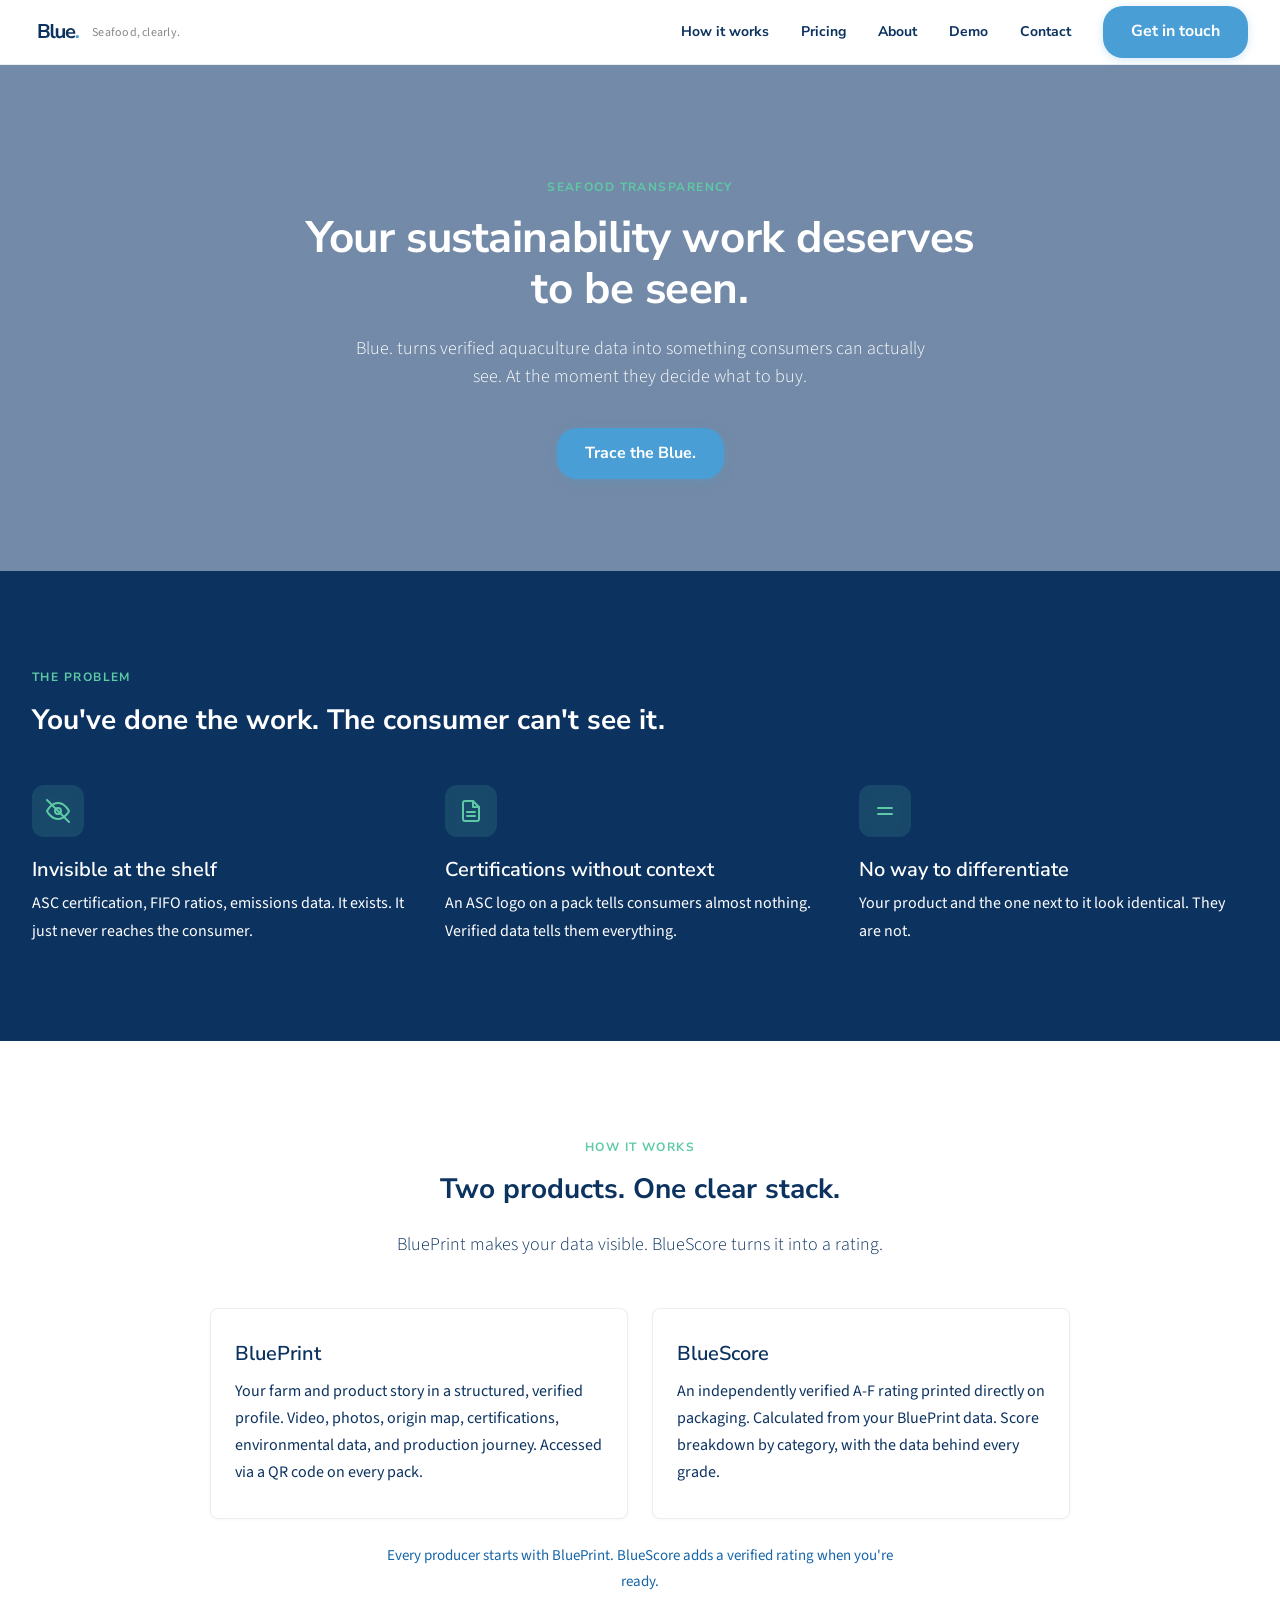
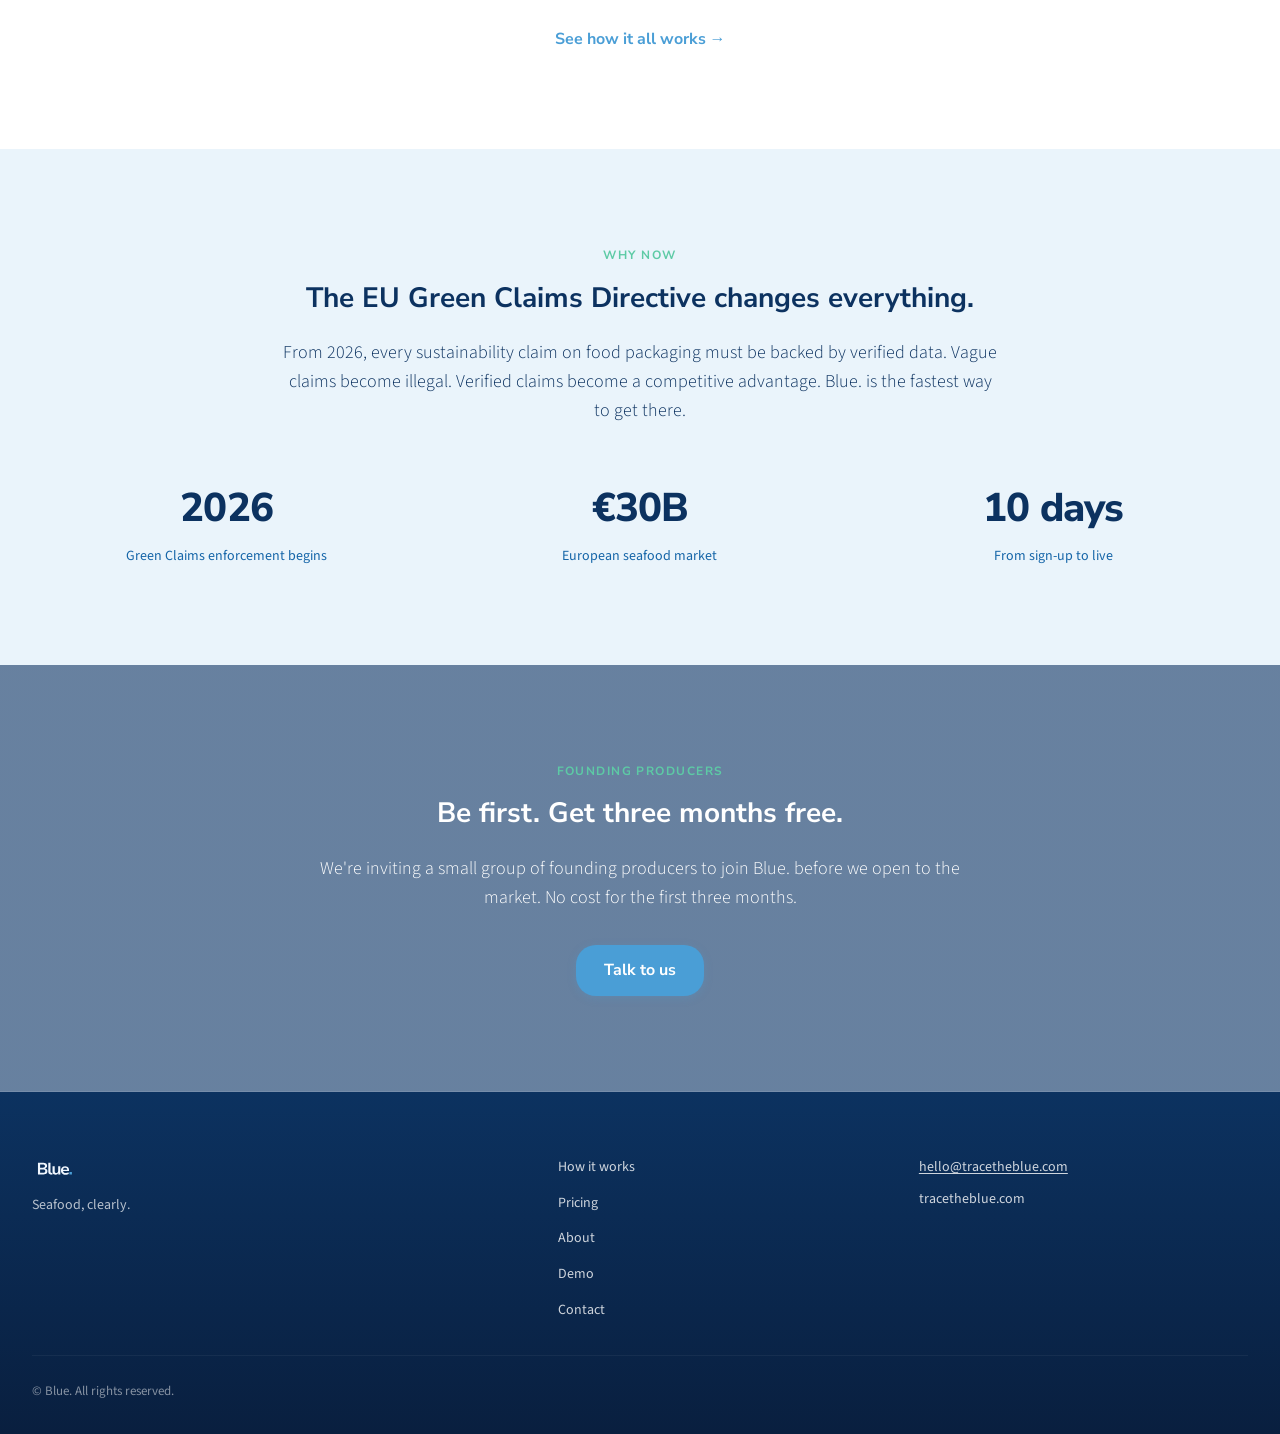
==== commit 7751aeba: "Final polish: Trace the Blue CTA, About nav, FAQ, timeline, copy 1. Homepage hero CTA: "Talk to us" " ====
--- a/index.html
+++ b/index.html
@@ -22,6 +22,7 @@
         <div class="nav__links">
           <a href="how-it-works.html" class="nav__link">How it works</a>
           <a href="pricing.html" class="nav__link">Pricing</a>
+          <a href="about.html" class="nav__link">About</a>
           <a href="demo.html" class="nav__link">Demo</a>
           <a href="contact.html" class="nav__link">Contact</a>
           <a href="contact.html" class="btn btn--primary nav__cta">Get in touch</a>
@@ -34,6 +35,7 @@
     <div class="nav__mobile" id="mobile-menu" role="menu">
       <a href="how-it-works.html" class="nav__link" role="menuitem">How it works</a>
       <a href="pricing.html" class="nav__link" role="menuitem">Pricing</a>
+      <a href="about.html" class="nav__link" role="menuitem">About</a>
       <a href="demo.html" class="nav__link" role="menuitem">Demo</a>
       <a href="contact.html" class="nav__link" role="menuitem">Contact</a>
       <a href="contact.html" class="btn btn--primary" role="menuitem">Get in touch</a>
@@ -47,7 +49,7 @@
         <p class="eyebrow">Seafood Transparency</p>
         <h1>Your sustainability work deserves to be seen.</h1>
         <p class="lead">Blue. turns verified aquaculture data into something consumers can actually see. At the moment they decide what to buy.</p>
-        <a href="contact.html" class="btn btn--primary">Talk to us</a>
+        <a href="contact.html" class="btn btn--primary">Trace the Blue.</a>
       </div>
     </section>
 
@@ -125,7 +127,7 @@
             <span class="stat__label">European seafood market</span>
           </div>
           <div class="stat">
-            <span class="stat__number">20 days</span>
+            <span class="stat__number">10 days</span>
             <span class="stat__label">From sign-up to live</span>
           </div>
         </div>
@@ -137,7 +139,7 @@
       <div class="container text-center">
         <p class="eyebrow mb-16">Founding Producers</p>
         <h2 class="mb-24" style="color: #FFFFFF;">Be first. Get three months free.</h2>
-        <p class="lead mb-32" style="max-width: 640px; margin-left: auto; margin-right: auto; color: #FFFFFF;">We're working with a small cohort of founding producers to build and refine the platform. No cost for the first three months.</p>
+        <p class="lead mb-32" style="max-width: 640px; margin-left: auto; margin-right: auto; color: #FFFFFF;">We're inviting a small group of founding producers to join Blue. before we open to the market. No cost for the first three months.</p>
         <a href="contact.html" class="btn btn--primary">Talk to us</a>
       </div>
     </section>
--- a/styles.css
+++ b/styles.css
@@ -168,14 +168,14 @@
 }
 
 .logo-svg {
-  height: 22px;
+  height: 35px;
   width: auto;
   display: inline-block;
   vertical-align: middle;
 }
 
 .logo-svg--footer {
-  height: 20px;
+  height: 30px;
 }
 
 .logo-tagline {
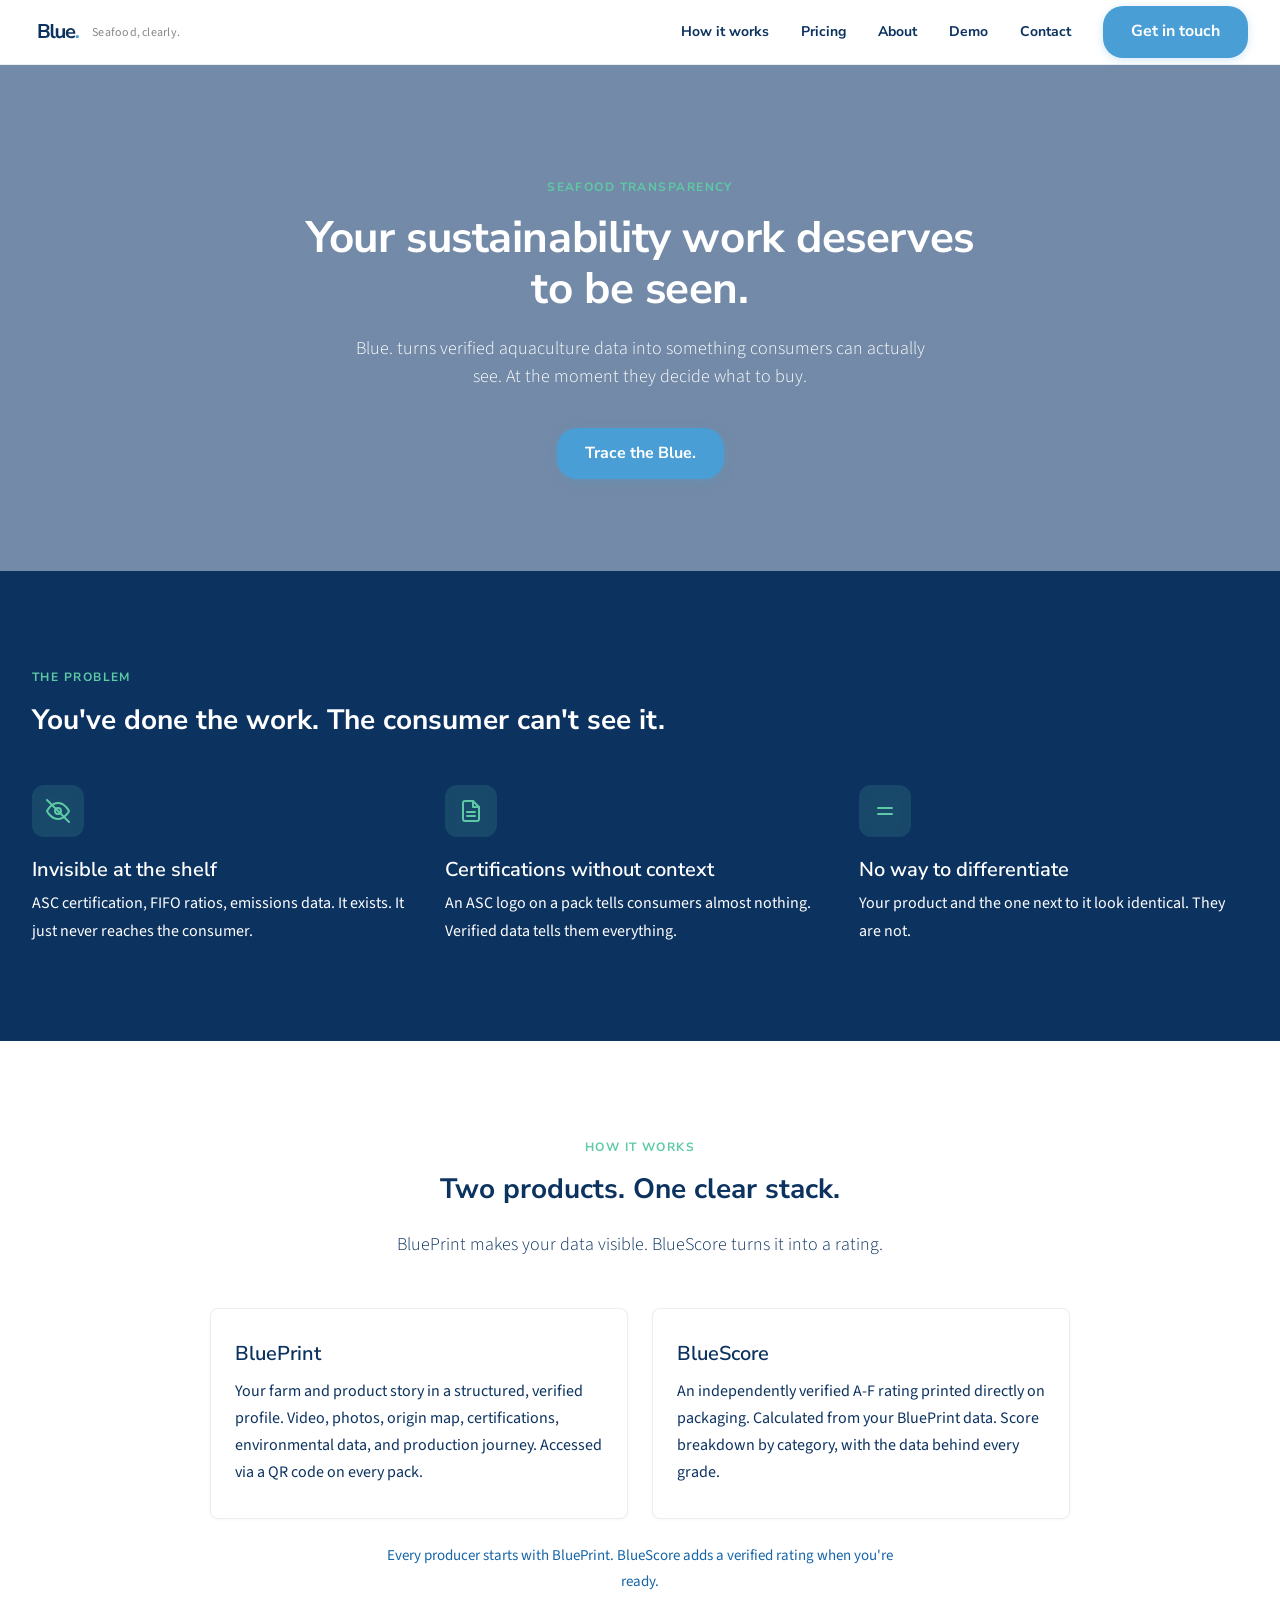
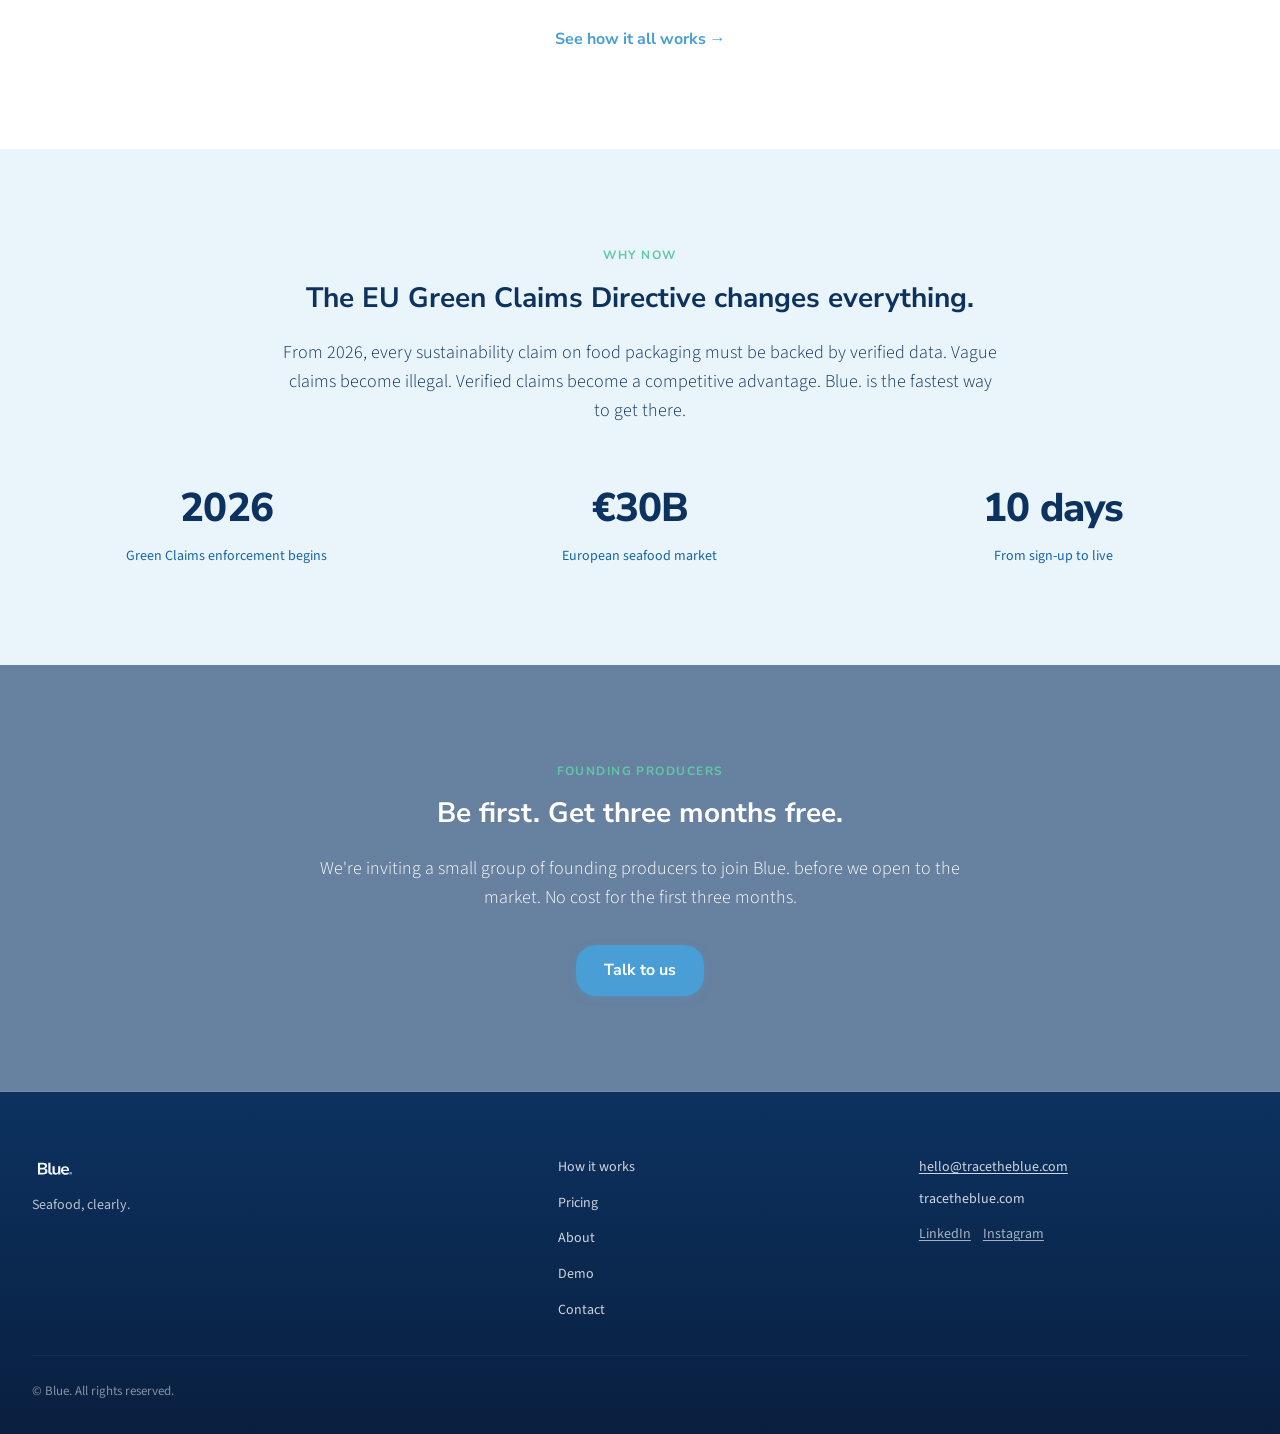
==== commit eeef3479: "CTA sections use hero image, add social links to footer - How-it-works CTA and pricing Founding Prod" ====
--- a/index.html
+++ b/index.html
@@ -163,6 +163,10 @@
         <div class="footer__contact">
           <p><a href="mailto:hello@tracetheblue.com">hello@tracetheblue.com</a></p>
           <p style="margin-top: 8px;">tracetheblue.com</p>
+          <div style="display: flex; gap: 12px; margin-top: 12px;">
+            <a href="https://www.linkedin.com/company/tracetheblue" target="_blank" rel="noopener" aria-label="LinkedIn" class="footer__link">LinkedIn</a>
+            <a href="https://www.instagram.com/tracetheblue" target="_blank" rel="noopener" aria-label="Instagram" class="footer__link">Instagram</a>
+          </div>
         </div>
       </div>
       <p class="footer__bottom">© Blue. All rights reserved.</p>
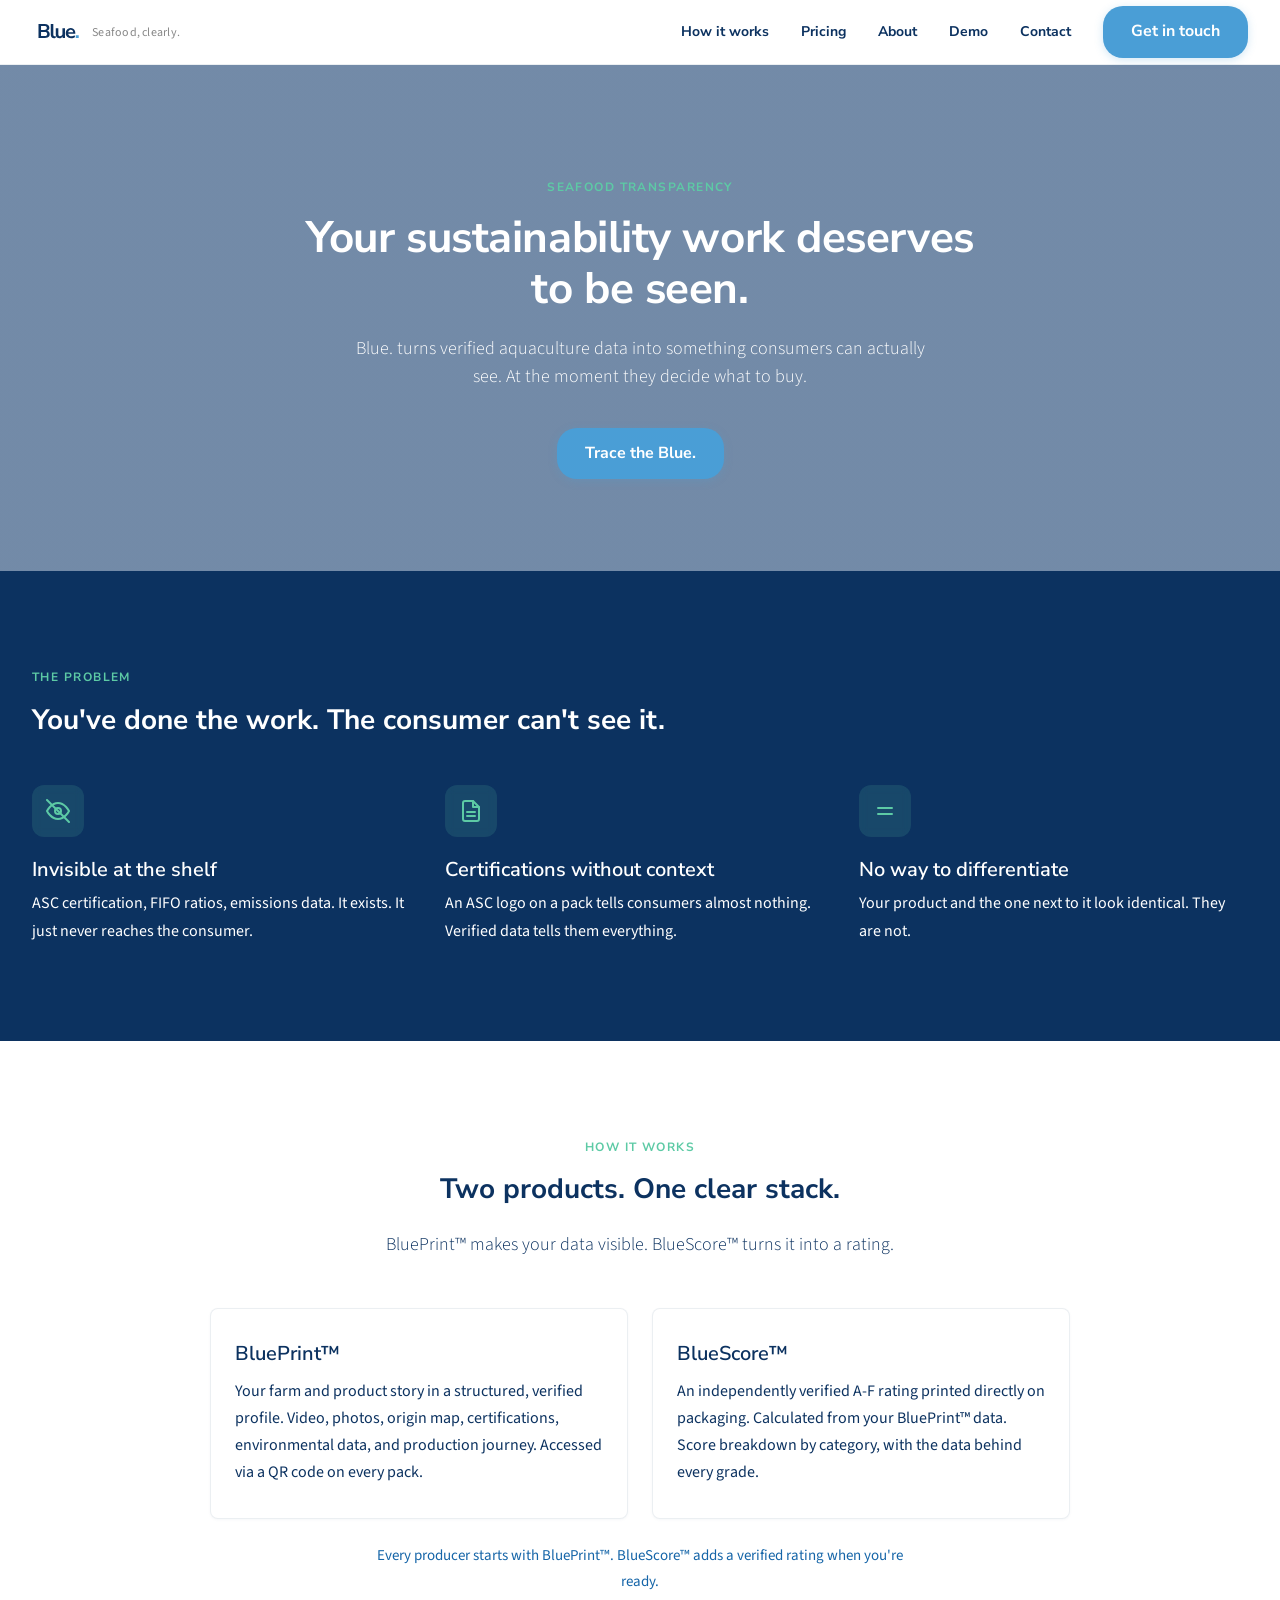
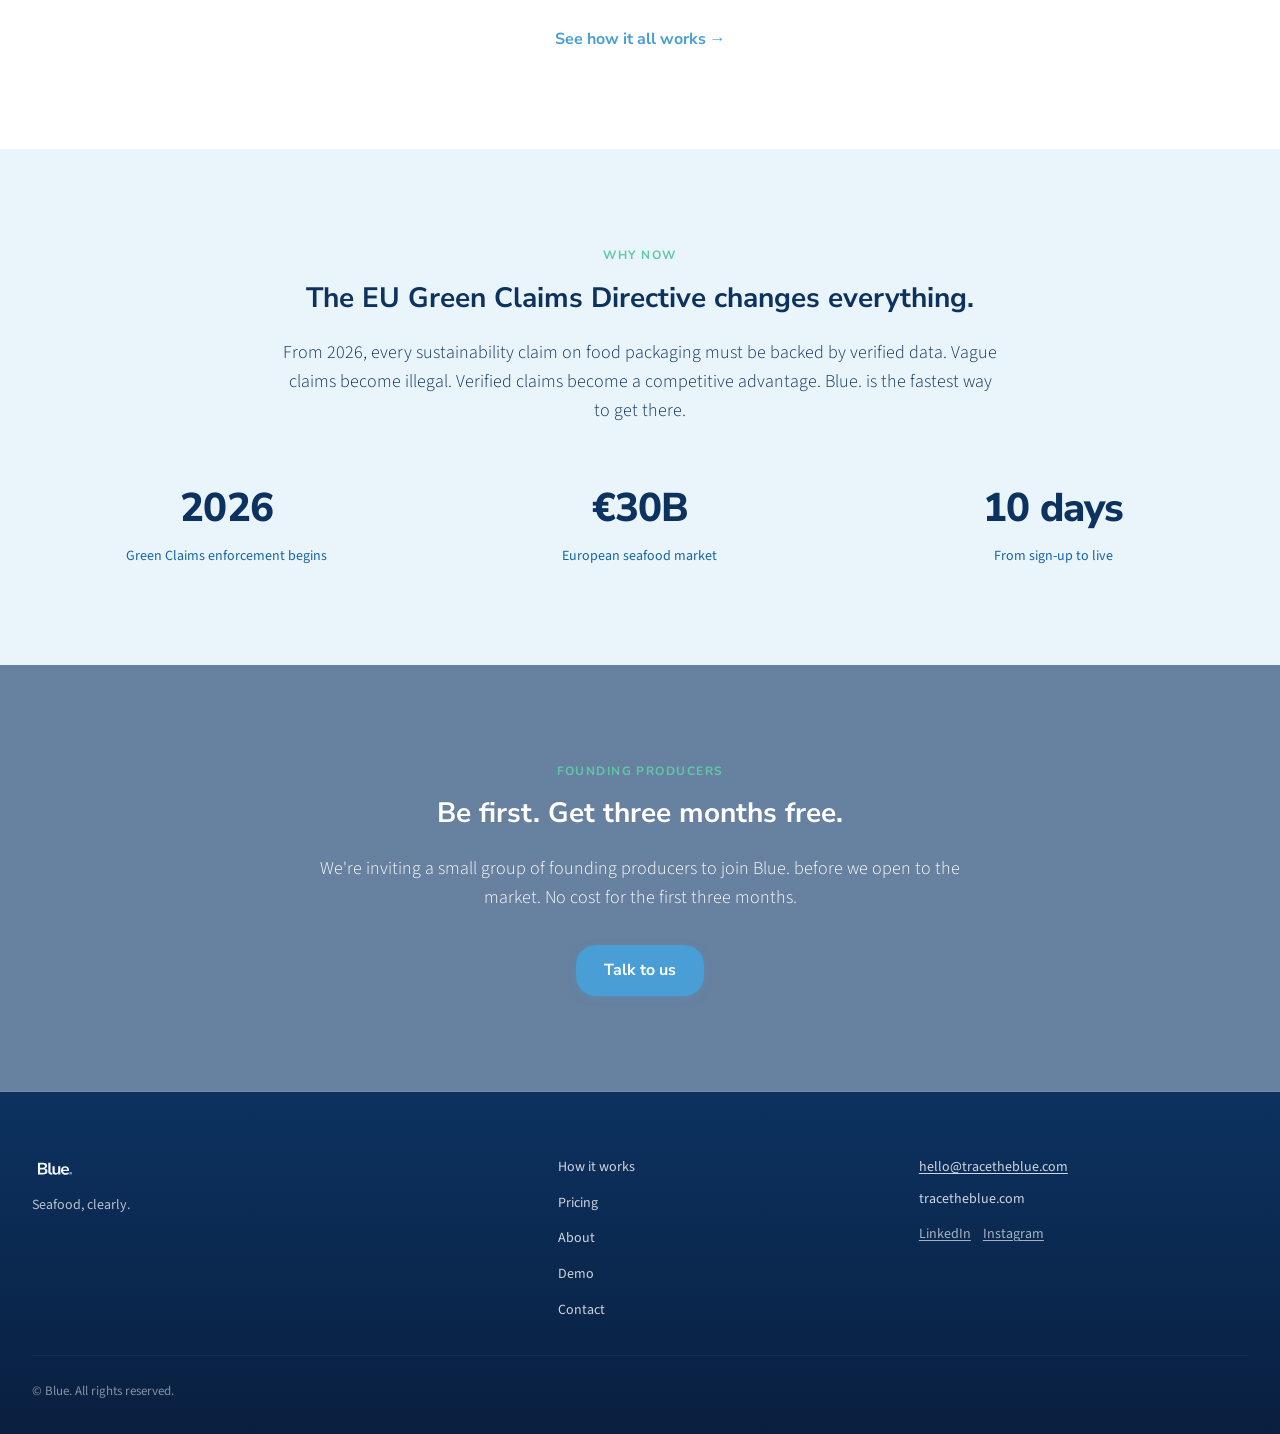
==== commit 62660109: "Add ™ to BluePrint and BlueScore, enable pretty URLs - BluePrint™ and BlueScore™ throughout all 8 pa" ====
--- a/index.html
+++ b/index.html
@@ -90,19 +90,19 @@
         <div class="text-center mb-48">
           <p class="eyebrow mb-16">How It Works</p>
           <h2>Two products. One clear stack.</h2>
-          <p class="lead mt-24" style="max-width: 640px; margin-left: auto; margin-right: auto;">BluePrint makes your data visible. BlueScore turns it into a rating.</p>
+          <p class="lead mt-24" style="max-width: 640px; margin-left: auto; margin-right: auto;">BluePrint™ makes your data visible. BlueScore™ turns it into a rating.</p>
         </div>
         <div class="grid grid--2" style="max-width: 860px; margin: 0 auto;">
           <div class="card">
-            <h3 class="mb-12">BluePrint</h3>
+            <h3 class="mb-12">BluePrint™</h3>
             <p>Your farm and product story in a structured, verified profile. Video, photos, origin map, certifications, environmental data, and production journey. Accessed via a QR code on every pack.</p>
           </div>
           <div class="card">
-            <h3 class="mb-12">BlueScore</h3>
-            <p>An independently verified A-F rating printed directly on packaging. Calculated from your BluePrint data. Score breakdown by category, with the data behind every grade.</p>
+            <h3 class="mb-12">BlueScore™</h3>
+            <p>An independently verified A-F rating printed directly on packaging. Calculated from your BluePrint™ data. Score breakdown by category, with the data behind every grade.</p>
           </div>
         </div>
-        <p class="text-center mt-24" style="max-width: 540px; margin-left: auto; margin-right: auto; font-size: 0.9375rem; color: #1565A8;">Every producer starts with BluePrint. BlueScore adds a verified rating when you're ready.</p>
+        <p class="text-center mt-24" style="max-width: 540px; margin-left: auto; margin-right: auto; font-size: 0.9375rem; color: #1565A8;">Every producer starts with BluePrint™. BlueScore™ adds a verified rating when you're ready.</p>
         <div class="text-center mt-32">
           <a href="how-it-works.html" class="link-arrow">See how it all works →</a>
         </div>
